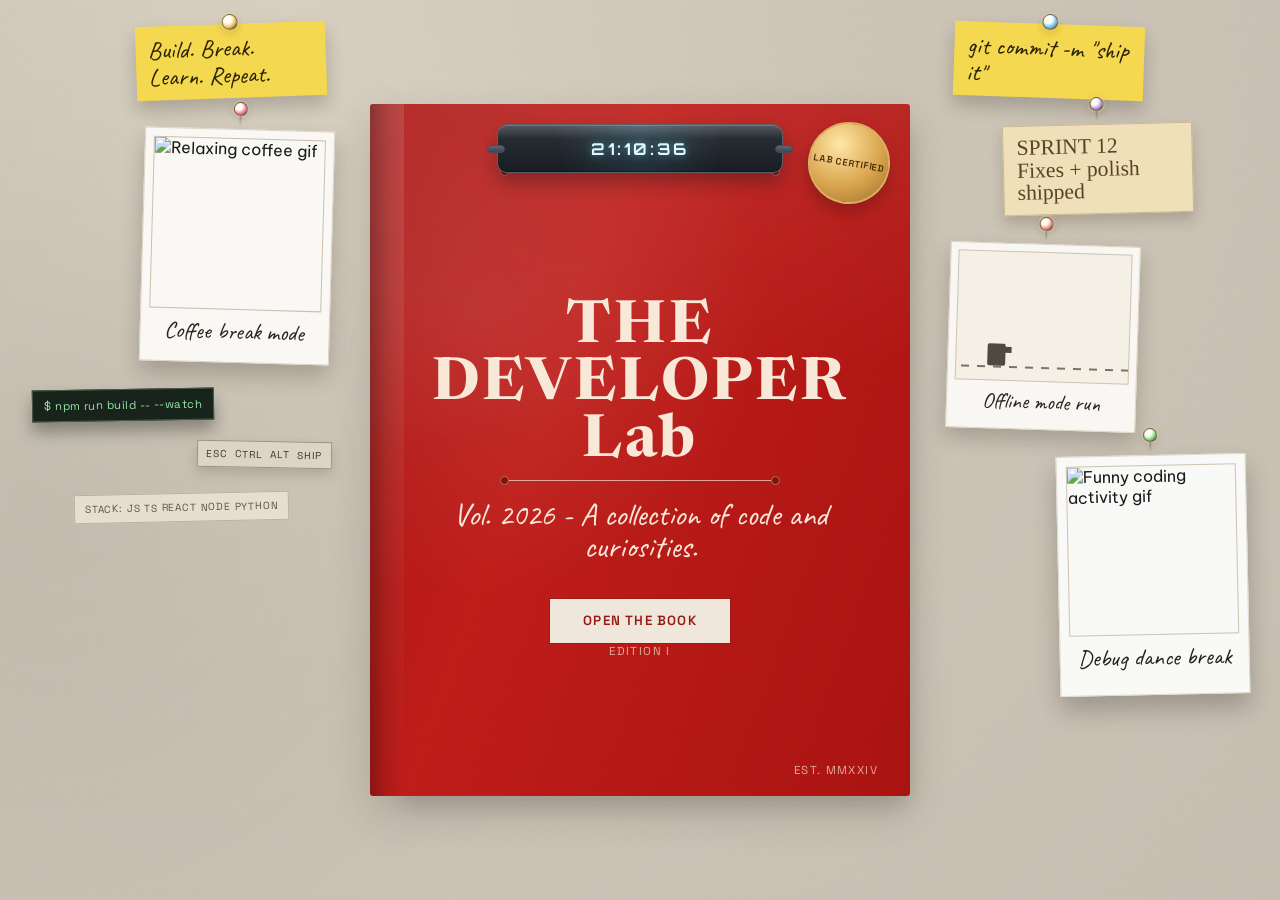
==== journalist_narrative/index.html @ e05f84d2 "Refactor cover layout and enhance styles for improved visual hierarchy and responsiveness" ====
<!DOCTYPE html>
<html lang="en">
<head>
  <meta charset="UTF-8">
  <meta name="viewport" content="width=device-width, initial-scale=1.0">
  <title>The Scribbler's Journal</title>
  <link rel="preconnect" href="https://fonts.googleapis.com">
  <link rel="preconnect" href="https://fonts.gstatic.com" crossorigin>
  <link href="https://fonts.googleapis.com/css2?family=Be+Vietnam+Pro:wght@400;500;600&family=Caveat:wght@400;600&family=Newsreader:opsz,wght@6..72,400;6..72,500;6..72,600;6..72,700&family=Orbitron:wght@500;700&family=Permanent+Marker&family=Press+Start+2P&family=Space+Grotesk:wght@400;500;600&display=swap" rel="stylesheet">
  <link rel="stylesheet" href="styles.css">
</head>
<body>
  <div class="desk-noise" aria-hidden="true"></div>

  <main class="journal-app" data-state="cover" data-opening="false" data-closing="false">
    <section class="cover-view" aria-label="Journal cover">
      <div class="cover-stage">
        <div class="book-stack" aria-hidden="true">
          <span></span>
          <span></span>
          <span></span>
        </div>

        <article class="book-cover" id="bookCover">
          <div class="book-spine" aria-hidden="true"></div>
          <div class="cover-inner">
            <div class="rule"></div>
            <h1>THE<br>DEVELOPER<br>Lab</h1>
            <div class="rule"></div>
            <p class="cover-note">Vol. 2026 - A collection of code and curiosities.</p>
            <button class="open-book-btn" id="openBook" type="button">OPEN THE BOOK</button>
            <p class="edition">EDITION I</p>  
            <p class="est">EST. MMXXIV</p>
          </div>
          <div class="cover-seal" aria-hidden="true">LAB CERTIFIED</div>
        </article>
        <div class="book-top-watch" data-live-watch>00:00:00</div>
      </div>

      <div class="cover-decor" aria-hidden="true">
        <div class="decor-rail decor-left">
          <aside class="cover-sticky sticky-left">Build. Break. Learn. Repeat.</aside>
          <figure class="desk-frame work-frame frame-hang">
            <div class="dev-work-shot">
              <span></span>
              <span></span>
              <span></span>
              <span></span>
            </div>
            <figcaption>Developer work board</figcaption>
          </figure>
          <figure class="cover-coffee-frame frame-hang">
            <img
              class="cover-coffee-gif"
              src="https://media.giphy.com/media/3oriO04qxVReM5rJEA/giphy.gif"
              alt="Relaxing coffee gif"
            >
            <figcaption>Coffee break mode</figcaption>
          </figure>
          <div class="cover-terminal">$ npm run build -- --watch</div>
          <div class="cover-keycaps">ESC CTRL ALT SHIP</div>
          <div class="cover-tape">STACK: JS TS REACT NODE PYTHON</div>
        </div>

        <div class="decor-rail decor-right">
          <aside class="cover-sticky sticky-right-note">git commit -m "ship it"</aside>
          <div class="cover-pinboard frame-hang">SPRINT 12<br>Fixes + polish shipped</div>
          <figure class="desk-frame offline-frame frame-hang">
            <div class="offline-scene">
              <span class="offline-dino"></span>
              <span class="offline-cactus"></span>
            </div>
            <figcaption>Offline mode run</figcaption>
          </figure>
          <figure class="cover-photo frame-hang">
            <img
              class="cover-gif"
              src="https://media.giphy.com/media/v1.Y2lkPTc5MGI3NjExNTVxM29jdm96Z2s1bXNqNnQ4OXJqYTZzcHl4NTg2M3M5bG5vM2R6NiZlcD12MV9naWZzX3NlYXJjaCZjdD1n/l378khQxt68syiWJy/giphy.gif"
              alt="Funny coding activity gif"
            >
            <figcaption>Debug dance break</figcaption>
          </figure>
          <figure class="desk-frame game-frame frame-hang">
            <img
              class="desk-frame-media"
              src="https://media.giphy.com/media/13HgwGsXF0aiGY/giphy.gif"
              alt="Playing game animation"
            >
            <figcaption>Quick game round</figcaption>
          </figure>
        </div>
      </div>
    </section>

    <section class="book-view" aria-label="Journal content">
      <aside class="sidebar">
        <button class="back-cover" id="backCover" type="button">Close Book</button>
        <div class="brand-block">
          <p class="brand-name">The DEVELOPER's<br>Lab</p>
          <p class="brand-vol">Vol. 2026- No. 12</p>
        </div>

        <nav class="book-nav" aria-label="Journal sections">
          <button class="nav-item is-active" data-target="index" type="button">Index</button>
          <button class="nav-item" data-target="archive" type="button">The Archive</button>
          <button class="nav-item" data-target="marginalia" type="button">Marginalia</button>
          <button class="nav-item" data-target="colophon" type="button">Colophon</button>
        </nav>

        <button class="new-entry" id="newEntry" type="button">New Entry</button>
      </aside>

      <div class="spread-wrap">
        <article class="spread-page page-index is-active" data-page="index">
          <header class="page-header center">
            <h2>Table of Contents</h2>
            <div class="page-divider"></div>
          </header>

          <ul class="toc-list">
            <li>
              <span class="seq">S01</span>
              <button type="button" data-target="marginalia">About</button>
              <span class="pg">pg. 03</span>
            </li>
            <li>
              <span class="seq">S02</span>
              <button type="button" data-target="archive">Work</button>
              <span class="pg">pg. 12</span>
            </li>
            <li>
              <span class="seq">S03</span>
              <button type="button" data-target="archive">Projects</button>
              <span class="pg">pg. 19</span>
            </li>
            <li>
              <span class="seq">S04</span>
              <button type="button" data-target="colophon">Essays</button>
              <span class="pg">pg. 27</span>
            </li>
            <li>
              <span class="seq">S05</span>
              <button type="button" data-target="colophon">Contact</button>
              <span class="pg">pg. 36</span>
            </li>
          </ul>

          <aside class="sticky sticky-top">Start here... Do not skip the prologue.</aside>
          <figure class="polaroid polaroid-side">
            <div class="shot typewriter"></div>
            <figcaption>The tools.</figcaption>
          </figure>
        </article>

        <article class="spread-page page-archive" data-page="archive">
          <header class="page-header left">
            <h2>The Archive</h2>
            <p>A collection of ongoing experiments, polished artifacts, and half-baked ideas left out to dry.</p>
          </header>

          <div class="archive-grid">
            <figure class="polaroid tilt-left">
              <div class="shot orb"></div>
              <figcaption>Typewriter Simulator v2</figcaption>
            </figure>
            <figure class="polaroid tilt-right">
              <div class="shot globe"></div>
              <figcaption>Inkwell Blog Theme</figcaption>
            </figure>
            <figure class="polaroid tilt-left soft">
              <div class="shot device"></div>
              <figcaption>Marginalia Component Library</figcaption>
            </figure>
            <figure class="polaroid tilt-right tall">
              <div class="shot portrait"></div>
              <figcaption>Lost in Transit Photo Essay</figcaption>
            </figure>
          </div>

          <div class="label-row">
            <span class="tiny-note yellow">React / WebAudio API</span>
            <span class="tiny-note gray">TailwindCSS / Ghost CMS</span>
            <span class="tiny-note gray">Figma Storybook</span>
            <span class="tiny-note yellow">Next.js Framer Motion</span>
          </div>

          <aside class="sticky sticky-right">Note: some of these are still quite dusty.</aside>
        </article>

        <article class="spread-page page-marginalia" data-page="marginalia">
          <div class="marginalia-columns">
            <section class="left-page">
              <header class="page-header left">
                <h2>About the Author</h2>
                <p class="date">Oct. 24, 2024</p>
              </header>

              <div class="bio-layout">
                <div class="bio-text">
                  <p>It started, as most things do, with a mild curiosity and a significant lack of supervision. I have spent the better part of a decade trying to make silicon rocks think, or at least pretend to think in a way that feels helpful.</p>
                  <p>I view code less as an engineering discipline and more as a strange form of modern poetry. It is structural, it has rules, but there is a definite art to making it elegant.</p>
                  <p>When I am not staring into the abyss of an IDE, I am usually found trying to master the perfect pour-over coffee and rereading dusty sci-fi novels.</p>
                </div>

                <figure class="polaroid author">
                  <div class="shot author"></div>
                  <figcaption>Me, contemplating bugs.</figcaption>
                </figure>
              </div>

              <div class="stamp-box">
                VERIFIED<br>
                reading activity:<br>
                1.2k commits / coffee.
              </div>
            </section>

            <section class="right-page">
              <header class="page-header left">
                <h2>The Toolbox</h2>
              </header>

              <div class="tool-grid">
                <div class="tool"><small>01</small><strong>JS</strong><span>JAVASCRIPT</span></div>
                <div class="tool"><small>02</small><strong>TS</strong><span>TYPESCRIPT</span></div>
                <div class="tool hot"><small>03</small><strong>RE</strong><span>REACT</span></div>
                <div class="tool"><small>04</small><strong>ND</strong><span>NODE.JS</span></div>
                <div class="tool"><small>05</small><strong>PY</strong><span>PYTHON</span></div>
                <div class="tool"><small>06</small><strong>PS</strong><span>POSTGRESQL</span></div>
                <div class="tool"><small>07</small><strong>TW</strong><span>TAILWIND</span></div>
                <div class="tool muted"><small>+</small><strong></strong><span></span></div>
              </div>

              <p class="scribble">Always adding new things... eventually.</p>
              <aside class="sticky sticky-angle">Mostly organized. Please do not look in that drawer.</aside>
            </section>
          </div>
        </article>

        <article class="spread-page page-colophon" data-page="colophon">
          <header class="page-header left">
            <h2>Colophon</h2>
            <p>The journal was printed in code with paper tones, red ink, and a stubborn respect for margins.</p>
          </header>

          <div class="colophon-grid">
            <section>
              <h3>Design Notes</h3>
              <ul>
                <li>Typeface pairing: Newsreader + Be Vietnam Pro</li>
                <li>Annotations in Caveat for handwritten contrast</li>
                <li>Fixed editorial column with soft tactile layers</li>
              </ul>
            </section>
            <section>
              <h3>Write to the Editor</h3>
              <form class="lined-form" id="contactForm">
                <label for="entryText">Your message</label>
                <input id="entryText" name="entryText" type="text" placeholder="Leave a margin note" required>
                <button class="open-book-btn compact" type="submit">Send Entry</button>
              </form>
            </section>
          </div>
        </article>
      </div>
    </section>
  </main>

  <script src="script.js"></script>
</body>
</html>
---- journalist_narrative/styles.css ----
:root {
  --paper: #f1eadb;
  --paper-soft: #ece4d4;
  --paper-dark: #ddd4c4;
  --ink: #1a1a1a;
  --ink-muted: #5e5648;
  --oxblood: #c8362b;
  --oxblood-dark: #8f110b;
  --note: #f2d03b;
  --line: #d6ccba;
  --shadow: 0 18px 42px rgba(31, 25, 20, 0.16);
  --open-ms: 1680ms;
  --close-ms: 1420ms;
}

* {
  box-sizing: border-box;
}

html,
body {
  margin: 0;
  padding: 0;
}

body {
  min-height: 100vh;
  color: var(--ink);
  font-family: "Be Vietnam Pro", sans-serif;
  background: radial-gradient(circle at 20% 10%, #dad2c3 0%, #cec6b8 46%, #c8c0b3 100%);
}

.desk-noise {
  position: fixed;
  inset: 0;
  pointer-events: none;
  background-image:
    radial-gradient(circle at 80% 12%, rgba(255, 255, 255, 0.25), transparent 35%),
    radial-gradient(circle at 4% 56%, rgba(0, 0, 0, 0.06), transparent 42%),
    url("data:image/svg+xml,%3Csvg xmlns='http://www.w3.org/2000/svg' width='180' height='180'%3E%3Cfilter id='n'%3E%3CfeTurbulence type='fractalNoise' baseFrequency='0.95' numOctaves='2' stitchTiles='stitch'/%3E%3C/filter%3E%3Crect width='180' height='180' filter='url(%23n)' opacity='.055'/%3E%3C/svg%3E");
  mix-blend-mode: multiply;
}

.journal-app {
  position: relative;
  z-index: 2;
  min-height: 100vh;
  perspective: 1800px;
  overflow: hidden;
}

.cover-view {
  min-height: 100vh;
  display: none;
  place-items: center;
  padding: 2rem;
  position: relative;
  z-index: 4;
}

.journal-app[data-state="cover"] .cover-view,
.journal-app[data-opening="true"] .cover-view,
.journal-app[data-state="book"][data-closing="true"] .cover-view {
  display: grid;
}

.cover-stage {
  position: relative;
  width: min(540px, 92vw);
  aspect-ratio: 0.78;
  transform-style: preserve-3d;
  transform-origin: left center;
  will-change: transform, filter;
  z-index: 5;
}

.book-top-watch {
  position: absolute;
  left: 50%;
  top: 20px;
  transform: translateX(-50%);
  min-width: clamp(224px, 42vw, 286px);
  text-align: center;
  padding: 0.9rem 1.2rem 0.8rem;
  border-radius: 10px;
  border: 1px solid #5c5f65;
  background:
    linear-gradient(180deg, rgba(255, 255, 255, 0.2), rgba(255, 255, 255, 0) 30%),
    radial-gradient(circle at 50% 0%, rgba(102, 223, 252, 0.16), transparent 58%),
    linear-gradient(180deg, #2c3138 0%, #191d23 100%);
  color: #dff8ff;
  font-family: "Orbitron", "Space Grotesk", sans-serif;
  font-weight: 700;
  font-size: 1.02rem;
  letter-spacing: 0.18em;
  text-shadow: 0 0 10px rgba(146, 235, 255, 0.45);
  box-shadow:
    inset 0 1px 0 rgba(255, 255, 255, 0.18),
    inset 0 -1px 0 rgba(0, 0, 0, 0.35),
    0 10px 18px rgba(14, 18, 24, 0.32);
  z-index: 7;
  pointer-events: none;
}

.book-top-watch::before,
.book-top-watch::after {
  content: "";
  position: absolute;
  top: 50%;
  width: 16px;
  height: 6px;
  border-radius: 999px;
  background:
    linear-gradient(180deg, #5f6772 0%, #3f4650 100%);
  border: 1px solid #444b56;
  transform: translateY(-50%);
}

.book-top-watch::before {
  left: -11px;
}

.book-top-watch::after {
  right: -11px;
}

.cover-decor {
  position: absolute;
  inset: 0;
  pointer-events: none;
  z-index: 3;
  display: grid;
  grid-template-columns: minmax(210px, 1fr) min(540px, 92vw) minmax(210px, 1fr);
  column-gap: 1.6rem;
  row-gap: 0.6rem;
  align-items: start;
  padding: 1.1rem 2rem 1.5rem;
}

.decor-rail {
  display: grid;
  align-content: start;
  gap: 1.05rem;
  padding-top: 0.4rem;
}

.decor-left {
  grid-column: 1;
  justify-items: end;
  padding-right: 0.8rem;
}

.decor-right {
  grid-column: 3;
  justify-items: start;
  padding-left: 0.8rem;
}

.cover-sticky {
  position: absolute;
  --pin-color: #f3cb72;
  max-width: 210px;
  padding: 0.6rem 0.78rem;
  color: #2b2105;
  font-family: "Caveat", cursive;
  font-size: 1.55rem;
  line-height: 1.1;
  background: #f4d84f;
  box-shadow: 0 10px 18px rgba(28, 22, 14, 0.22);
}

.sticky-left {
  --pin-color: #f3cb72;
  left: clamp(30px, 4vw, 72px);
  top: clamp(62px, 11vh, 128px);
  transform: rotate(-3deg);
}

.sticky-right-note {
  --pin-color: #79cfff;
  right: clamp(30px, 4vw, 74px);
  top: clamp(70px, 12vh, 140px);
  transform: rotate(3deg);
}

.cover-coffee-frame {
  position: absolute;
  --pin-color: #ff8dbf;
  left: clamp(30px, 4vw, 80px);
  bottom: clamp(84px, 11vh, 132px);
  width: 176px;
  margin: 0;
  padding: 0.5rem 0.5rem 1rem;
  border: 1px solid #ddd4c4;
  background: #f9f8f5;
  box-shadow: 0 12px 22px rgba(24, 18, 12, 0.22);
  transform: rotate(-2deg);
}

.cover-coffee-gif {
  width: 100%;
  aspect-ratio: 1/1;
  object-fit: cover;
  border: 1px solid #cabfae;
  display: block;
}

.cover-coffee-frame figcaption {
  margin-top: 0.45rem;
  text-align: center;
  font-family: "Caveat", cursive;
  font-size: 1.45rem;
  color: #2b241c;
}

.cover-photo {
  position: absolute;
  --pin-color: #8ee59b;
  right: clamp(234px, 17vw, 338px);
  bottom: clamp(32px, 7vh, 74px);
  width: 176px;
  margin: 0;
  padding: 0.58rem 0.58rem 1.25rem;
  background: #f9f9f7;
  border: 1px solid #e0d9cd;
  box-shadow: 0 14px 24px rgba(20, 16, 11, 0.24);
  transform: rotate(-1deg);
}

.desk-frame {
  position: absolute;
  margin: 0;
  padding: 0.46rem 0.46rem 0.9rem;
  border: 1px solid #ded4c2;
  background: #f8f7f3;
  box-shadow: 0 10px 20px rgba(22, 16, 11, 0.2);
}

.desk-frame-media {
  width: 100%;
  aspect-ratio: 4/3;
  object-fit: cover;
  border: 1px solid #cec4b2;
  display: block;
}

.desk-frame figcaption {
  margin-top: 0.36rem;
  text-align: center;
  font-family: "Caveat", cursive;
  font-size: 1.35rem;
  color: #2a241b;
}

.game-frame {
  --pin-color: #73c4ff;
  right: clamp(30px, 4vw, 84px);
  bottom: clamp(30px, 6vh, 72px);
  width: 172px;
  transform: rotate(1deg);
}

.offline-frame {
  --pin-color: #ff9f9f;
  right: clamp(30px, 4vw, 84px);
  top: clamp(252px, 40vh, 376px);
  width: 172px;
  transform: rotate(-1.5deg);
}

.work-frame {
  --pin-color: #93e6a2;
  left: clamp(30px, 4vw, 84px);
  top: clamp(248px, 39vh, 370px);
  width: 178px;
  transform: rotate(1.2deg);
}

.offline-scene {
  position: relative;
  width: 100%;
  aspect-ratio: 4/3;
  border: 1px solid #cec4b2;
  background: #f4f0e6;
  overflow: hidden;
}

.offline-scene::before {
  content: "";
  position: absolute;
  left: -100%;
  right: -100%;
  bottom: 12px;
  height: 2px;
  background: repeating-linear-gradient(90deg, #7a7368 0 8px, transparent 8px 16px);
  animation: trackMove 1.2s linear infinite;
}

.offline-dino {
  position: absolute;
  left: 18%;
  bottom: 14px;
  width: 18px;
  height: 22px;
  background: #4f4a41;
  border-radius: 2px;
}

.offline-dino::before {
  content: "";
  position: absolute;
  right: -6px;
  top: 3px;
  width: 8px;
  height: 6px;
  background: #4f4a41;
}

.offline-cactus {
  position: absolute;
  right: -14px;
  bottom: 14px;
  width: 8px;
  height: 18px;
  background: #5f8c5b;
  border-radius: 2px;
  animation: cactusRun 1.2s linear infinite;
}

.dev-work-shot {
  display: grid;
  gap: 0.35rem;
  width: 100%;
  aspect-ratio: 4/3;
  border: 1px solid #cec4b2;
  background: linear-gradient(160deg, #1b2532 0%, #0f1722 100%);
  padding: 0.5rem;
}

.dev-work-shot span {
  height: 8px;
  border-radius: 999px;
  background: linear-gradient(90deg, #67d8ff, #8fffc2);
}

.dev-work-shot span:nth-child(1) {
  width: 76%;
}

.dev-work-shot span:nth-child(2) {
  width: 52%;
}

.dev-work-shot span:nth-child(3) {
  width: 84%;
}

.dev-work-shot span:nth-child(4) {
  width: 44%;
}

.cover-photo-shot {
  width: 100%;
  aspect-ratio: 1/1;
  border: 1px solid #cec4b1;
  background-image:
    linear-gradient(0deg, rgba(0, 0, 0, 0.22), rgba(0, 0, 0, 0.22)),
    radial-gradient(circle at 68% 26%, #d8b277 0, #5f432a 28%, #24180f 62%, #0f0c09 100%);
}

.cover-gif {
  width: 100%;
  aspect-ratio: 1/1;
  border: 1px solid #cec4b1;
  object-fit: cover;
  display: block;
}

.cover-photo figcaption {
  margin-top: 0.46rem;
  text-align: center;
  font-family: "Caveat", cursive;
  font-size: 1.65rem;
  color: #25201a;
}

.cover-tape {
  position: absolute;
  left: clamp(38px, 5vw, 94px);
  bottom: clamp(28px, 5vh, 54px);
  padding: 0.44rem 0.62rem;
  border: 1px solid #bcb09a;
  background: #e6dfd1;
  color: #5c5346;
  font-family: "Space Grotesk", sans-serif;
  font-size: 0.64rem;
  letter-spacing: 0.08em;
  transform: rotate(-1deg);
}

.cover-seal {
  position: absolute;
  right: 20px;
  top: 18px;
  width: 82px;
  height: 82px;
  border-radius: 50%;
  border: 2px solid #d8b063;
  background:
    radial-gradient(circle at 34% 28%, #ffe7a7, #d9a54e 55%, #9e6d2b 100%);
  color: #4a2a07;
  font-family: "Space Grotesk", sans-serif;
  font-size: 0.58rem;
  font-weight: 600;
  letter-spacing: 0.09em;
  display: grid;
  place-items: center;
  text-align: center;
  transform: rotate(10deg);
  box-shadow: 0 8px 16px rgba(0, 0, 0, 0.22);
  z-index: 4;
  pointer-events: none;
}

.cover-terminal {
  position: absolute;
  left: clamp(40px, 6vw, 104px);
  top: clamp(188px, 30vh, 280px);
  padding: 0.5rem 0.7rem;
  border: 1px solid #4a5b49;
  background: #17231b;
  color: #97e8a4;
  font-family: "Space Grotesk", sans-serif;
  font-size: 0.72rem;
  letter-spacing: 0.04em;
  box-shadow: 0 10px 16px rgba(12, 18, 13, 0.35);
  transform: rotate(-1deg);
}

.cover-lamp {
  display: none;
}

.cover-pinboard {
  position: absolute;
  --pin-color: #c6a6ff;
  right: clamp(242px, 18vw, 346px);
  top: clamp(96px, 16vh, 182px);
  padding: 0.62rem 0.82rem;
  border: 1px solid #c9b890;
  background: #efe0ba;
  color: #584422;
  font-family: "Permanent Marker", cursive;
  font-size: 1.35rem;
  line-height: 1.05;
  transform: rotate(1deg);
  box-shadow: 0 8px 14px rgba(50, 40, 18, 0.2);
}

.cover-sticky::before,
.cover-sticky::after {
  content: "";
  position: absolute;
  left: 50%;
  border-radius: 50%;
  transform: translateX(-50%);
}

.cover-sticky::before {
  top: -10px;
  width: 14px;
  height: 14px;
  border: 1px solid rgba(101, 78, 42, 0.72);
  background:
    radial-gradient(circle at 34% 30%, #fffdf1 0 30%, var(--pin-color) 55%, rgba(103, 74, 31, 0.95) 88%, #5c4522 100%);
  box-shadow:
    0 0 0 2px rgba(255, 227, 168, 0.18),
    0 3px 8px rgba(59, 38, 12, 0.2);
}

.cover-sticky::after,
 .cover-sticky::after {
  top: -5px;
  width: 4px;
  height: 4px;
  background: #fffef8;
  box-shadow: 0 0 6px rgba(255, 249, 225, 0.72);
}

.frame-hang {
  position: relative;
}

.frame-hang::before {
  content: "";
  position: absolute;
  left: 50%;
  top: -18px;
  width: 2px;
  height: 14px;
  background: linear-gradient(180deg, rgba(95, 86, 70, 0.7), rgba(255, 255, 255, 0));
  transform: translateX(-50%);
}

.frame-hang::after {
  content: "";
  position: absolute;
  left: 50%;
  top: -28px;
  width: 12px;
  height: 12px;
  border-radius: 50%;
  border: 1px solid rgba(101, 78, 42, 0.72);
  background:
    radial-gradient(circle at 34% 30%, #fffdf1 0 30%, var(--pin-color) 55%, rgba(103, 74, 31, 0.95) 88%, #5c4522 100%);
  box-shadow:
    0 0 0 2px rgba(255, 227, 168, 0.18),
    0 3px 8px rgba(59, 38, 12, 0.2);
  transform: translateX(-50%);
}

@keyframes cactusRun {
  from {
    right: -14px;
  }
  to {
    right: calc(100% + 14px);
  }
}

@keyframes trackMove {
  from {
    transform: translateX(0);
  }
  to {
    transform: translateX(16px);
  }
}

.cover-keycaps {
  position: absolute;
  left: clamp(42px, 6vw, 110px);
  top: clamp(134px, 21vh, 212px);
  padding: 0.36rem 0.52rem;
  border: 1px solid #9c9382;
  background: #ddd4c6;
  color: #40372e;
  font-family: "Space Grotesk", sans-serif;
  font-size: 0.63rem;
  letter-spacing: 0.11em;
  word-spacing: 0.28em;
  box-shadow: 0 6px 12px rgba(40, 32, 24, 0.16);
  transform: rotate(-1deg);
}

/* Wall gallery layout: keep decor in side rails and off the book */
.cover-decor .cover-sticky,
.cover-decor .cover-coffee-frame,
.cover-decor .cover-photo,
.cover-decor .desk-frame,
.cover-decor .cover-terminal,
.cover-decor .cover-pinboard,
.cover-decor .cover-keycaps,
.cover-decor .cover-tape {
  position: relative;
  left: auto;
  right: auto;
  top: auto;
  bottom: auto;
  margin: 0;
}

.cover-decor .cover-sticky {
  max-width: 190px;
}

.cover-decor .cover-coffee-frame,
.cover-decor .cover-photo,
.cover-decor .desk-frame,
.cover-decor .cover-pinboard {
  width: clamp(150px, 18vw, 190px);
}

.decor-left .sticky-left {
  justify-self: end;
  margin-right: 6px;
  transform: rotate(-2deg);
}

.decor-left .work-frame {
  justify-self: end;
  transform: rotate(-2.2deg);
}

.decor-left .cover-coffee-frame {
  justify-self: end;
  transform: rotate(1.6deg);
}

.decor-left .cover-terminal {
  justify-self: end;
  transform: rotate(-1deg);
}

.decor-left .cover-keycaps {
  justify-self: end;
  transform: rotate(1deg);
}

.decor-left .cover-tape {
  justify-self: end;
  transform: rotate(-1.2deg);
}

.decor-right .sticky-right-note {
  justify-self: start;
  margin-left: 6px;
  transform: rotate(2deg);
}

.decor-right .cover-pinboard {
  justify-self: start;
  transform: rotate(-1.4deg);
}

.decor-right .offline-frame {
  justify-self: start;
  transform: rotate(1.8deg);
}

.decor-right .cover-photo {
  justify-self: start;
  margin-top: -1.2rem;
  padding-bottom: 1.35rem;
  transform: rotate(-1.2deg);
}

.decor-right .cover-photo figcaption {
  font-size: 1.5rem;
}

.decor-right .game-frame {
  justify-self: start;
  margin-top: 0.9rem;
  transform: rotate(2.2deg);
}

/* Stagger items so they don't line up in a single column */
.decor-left > :nth-child(1) {
  margin-top: 0;
  justify-self: end;
}

.decor-left > :nth-child(2) {
  margin-top: 0.4rem;
  justify-self: center;
}

.decor-left > :nth-child(3) {
  margin-top: 0.9rem;
  justify-self: end;
}

.decor-left > :nth-child(4) {
  margin-top: 0.6rem;
  justify-self: start;
}

.decor-left > :nth-child(5) {
  margin-top: 0.2rem;
  justify-self: end;
}

.decor-left > :nth-child(6) {
  margin-top: 0.5rem;
  justify-self: center;
}

.decor-right > :nth-child(1) {
  margin-top: 0;
  justify-self: start;
}

.decor-right > :nth-child(2) {
  margin-top: 0.6rem;
  justify-self: center;
}

.decor-right > :nth-child(3) {
  margin-top: 0.8rem;
  justify-self: start;
}

.decor-right > :nth-child(4) {
  margin-top: 0.5rem;
  justify-self: end;
}

.decor-right > :nth-child(5) {
  margin-top: 0.7rem;
  justify-self: start;
}

@media (max-width: 1280px) {
  .decor-left .work-frame,
  .decor-right .game-frame {
    display: none;
  }
}

.book-stack {
  position: absolute;
  inset: 6px 2px 6px 34px;
  border-radius: 0.18rem;
  background: linear-gradient(180deg, #efe8d9, #e3dbc9);
  box-shadow:
    inset -1px 0 0 #d6ccb9,
    inset -6px 0 10px rgba(76, 63, 52, 0.12),
    0 14px 24px rgba(25, 20, 14, 0.15);
  transform: translateZ(-3px);
  overflow: hidden;
}

.book-stack span {
  position: absolute;
  left: 0;
  right: 0;
  height: 1px;
  background: rgba(158, 143, 121, 0.45);
}

.book-stack span:nth-child(1) {
  top: 26%;
}

.book-stack span:nth-child(2) {
  top: 52%;
}

.book-stack span:nth-child(3) {
  top: 76%;
}

.book-cover {
  width: 100%;
  height: 100%;
  position: relative;
  border-radius: 0.2rem;
  box-shadow: var(--shadow);
  overflow: hidden;
  transform-origin: left center;
  transform-style: preserve-3d;
  backface-visibility: hidden;
  background:
    linear-gradient(170deg, rgba(255, 255, 255, 0.09), transparent 45%),
    radial-gradient(circle at 20% 30%, rgba(255, 255, 255, 0.09), transparent 44%),
    linear-gradient(110deg, #a90f0d 0%, #be1915 36%, #a90e0c 100%);
}

.book-cover::before {
  content: "";
  position: absolute;
  inset: 0;
  background: url("data:image/svg+xml,%3Csvg xmlns='http://www.w3.org/2000/svg' width='220' height='220'%3E%3Cfilter id='n'%3E%3CfeTurbulence type='fractalNoise' baseFrequency='0.8' numOctaves='2' stitchTiles='stitch'/%3E%3C/filter%3E%3Crect width='220' height='220' filter='url(%23n)' opacity='.05'/%3E%3C/svg%3E");
}

.book-cover::after {
  content: "";
  position: absolute;
  inset: 0;
  background:
    linear-gradient(90deg, rgba(78, 62, 48, 0.18), rgba(255, 246, 233, 0.76) 10%, rgba(247, 238, 224, 0.98) 40%),
    repeating-linear-gradient(180deg, rgba(198, 183, 161, 0.28), rgba(198, 183, 161, 0.28) 1px, transparent 1px, transparent 24px);
  transform: rotateY(180deg);
  backface-visibility: hidden;
}

.book-spine {
  position: absolute;
  left: 0;
  top: 0;
  width: 34px;
  height: 100%;
  background:
    linear-gradient(90deg, rgba(0, 0, 0, 0.26), rgba(0, 0, 0, 0.08) 52%, transparent),
    linear-gradient(180deg, rgba(255, 255, 255, 0.12), transparent);
}

.cover-inner {
  position: relative;
  z-index: 3;
  height: 100%;
  color: #f8e8d8;
  display: grid;
  justify-items: center;
  grid-template-rows: 1fr auto auto auto auto auto 1fr;
  padding: 4.2rem 2rem 1.2rem;
  text-align: center;
}

.cover-inner h1 {
  margin: 0.6rem 0;
  font-family: "Newsreader", serif;
  letter-spacing: 0.05em;
  font-weight: 700;
  line-height: 0.96;
  font-size: clamp(2.2rem, 5.8vw, 3.7rem);
}

.rule {
  width: 58%;
  height: 1px;
  background: rgba(241, 225, 208, 0.7);
  position: relative;
}

.rule::before,
.rule::after {
  content: "";
  width: 7px;
  height: 7px;
  border-radius: 50%;
  background: #82100b;
  border: 1px solid #b56e5f;
  position: absolute;
  top: -4px;
}

.rule::before {
  left: -2px;
}

.rule::after {
  right: -2px;
}

.cover-note {
  font-family: "Caveat", cursive;
  font-size: 2rem;
  margin: 1.1rem 0 0.6rem;
  line-height: 1;
}

.open-book-btn {
  margin-top: 1.6rem;
  border: 1.4px solid #9f1a14;
  background: #efe7dc;
  color: #951b13;
  padding: 0.85rem 2.1rem;
  font-family: "Space Grotesk", sans-serif;
  text-transform: uppercase;
  letter-spacing: 0.09em;
  font-weight: 600;
  cursor: pointer;
  transition: transform 220ms ease, box-shadow 220ms ease;
}

.open-book-btn:hover,
.open-book-btn:focus-visible {
  transform: translateY(-2px);
  box-shadow: 0 8px 20px rgba(0, 0, 0, 0.22);
}

.edition,
.est {
  margin: 0;
  font-family: "Space Grotesk", sans-serif;
  letter-spacing: 0.12em;
  text-transform: uppercase;
  font-size: 0.72rem;
  color: rgba(241, 225, 208, 0.73);
}

.est {
  align-self: end;
  justify-self: end;
}

.book-view {
  display: none;
  position: relative;
  z-index: 2;
  isolation: isolate;
  min-height: 100vh;
  grid-template-columns: 190px minmax(0, 1fr);
  opacity: 1;
  transform: translateX(0) scale(1);
  transform-origin: left center;
  clip-path: inset(0 0 0 0);
  overflow: hidden;
  will-change: opacity, transform, clip-path;
}

.journal-app[data-opening="true"] .book-view {
  display: grid;
  opacity: 0;
  transform: translateX(20px) scale(0.992);
  clip-path: inset(0 0 0 0);
  animation: revealBook var(--open-ms) cubic-bezier(0.16, 0.92, 0.22, 1) 80ms forwards;
  pointer-events: none;
}

.journal-app[data-opening="true"] .cover-view {
  position: fixed;
  inset: 0;
  z-index: 8;
  pointer-events: none;
}

.journal-app[data-opening="true"] .book-cover {
  animation: openCover var(--open-ms) cubic-bezier(0.16, 0.86, 0.22, 1) forwards;
}

.journal-app[data-opening="true"] .book-stack {
  animation: stackLift var(--open-ms) cubic-bezier(0.16, 0.86, 0.22, 1) forwards;
}

.journal-app[data-opening="true"] .cover-stage {
  animation: stageDriftOpen var(--open-ms) cubic-bezier(0.16, 0.86, 0.22, 1) forwards;
}

.journal-app[data-state="book"][data-closing="true"] .cover-view {
  display: grid;
  position: fixed;
  inset: 0;
  z-index: 8;
  background: radial-gradient(circle at 20% 10%, #dad2c3 0%, #cec6b8 46%, #c8c0b3 100%);
  pointer-events: none;
  opacity: 0;
  animation: revealCoverLayer 260ms ease-out forwards;
}

.journal-app[data-state="book"][data-closing="true"] .book-cover {
  opacity: 0.98;
  animation: closeCover var(--close-ms) cubic-bezier(0.22, 0.88, 0.24, 1) forwards;
}

.journal-app[data-state="book"][data-closing="true"] .book-stack {
  animation: stackSettle var(--close-ms) cubic-bezier(0.22, 0.88, 0.24, 1) forwards;
}

.journal-app[data-state="book"][data-closing="true"] .cover-stage {
  animation: stageDriftClose var(--close-ms) cubic-bezier(0.22, 0.88, 0.24, 1) forwards;
}

.journal-app[data-state="book"][data-closing="true"] .book-view {
  display: grid;
  animation: hideBook var(--close-ms) cubic-bezier(0.2, 0.84, 0.24, 1) forwards;
  pointer-events: none;
}

.journal-app[data-state="book"] .cover-view {
  display: none;
}

.journal-app[data-state="book"][data-closing="false"] .cover-view {
  display: none !important;
}

.journal-app[data-state="book"] .book-view {
  display: grid;
  opacity: 1;
  transform: translateX(0) scale(1);
  clip-path: inset(0 0 0 0);
  animation: none;
  pointer-events: auto;
}

.sidebar {
  background: #d7d0c2;
  border-right: 1px solid #d1c5b0;
  padding: 2rem 1rem 1.2rem;
  display: grid;
  grid-template-rows: auto auto minmax(0, 1fr) auto;
  gap: 0.7rem;
  align-content: start;
}

.back-cover {
  border: 1px solid #bcae97;
  background: #e6e0d3;
  color: #5f5648;
  font-family: "Space Grotesk", sans-serif;
  font-size: 0.72rem;
  letter-spacing: 0.07em;
  text-transform: uppercase;
  padding: 0.5rem 0.6rem;
  justify-self: stretch;
  width: 100%;
  cursor: pointer;
  transition: border-color 180ms ease, color 180ms ease, transform 180ms ease;
}

.back-cover:hover,
.back-cover:focus-visible {
  border-color: #c43a30;
  color: #9e1b13;
  transform: translateX(-1px);
}

.brand-block {
  margin-bottom: 1rem;
  display: grid;
  gap: 0.45rem;
}

.brand-name {
  margin: 0;
  color: #bb1f16;
  font-family: "Newsreader", serif;
  font-style: italic;
  font-size: 1.7rem;
  line-height: 1.18;
  overflow-wrap: anywhere;
}

.brand-vol {
  margin: 0;
  color: #726b5d;
  font-size: 0.83rem;
  font-family: "Space Grotesk", sans-serif;
}

.book-nav {
  display: grid;
  gap: 0.35rem;
  align-content: start;
  min-height: 0;
  overflow: auto;
  padding-right: 0.2rem;
}

.nav-item {
  border: 0;
  background: transparent;
  text-align: left;
  color: #5e574b;
  font-family: "Be Vietnam Pro", sans-serif;
  padding: 0.82rem 0.35rem;
  font-size: 0.95rem;
  cursor: pointer;
  position: relative;
}

.nav-item::before {
  content: "";
  width: 9px;
  height: 9px;
  border-radius: 2px;
  border: 1px solid #938979;
  display: inline-block;
  margin-right: 0.6rem;
  vertical-align: middle;
}

.nav-item.is-active {
  color: #b61f17;
  font-weight: 500;
}

.nav-item.is-active::after {
  content: "";
  position: absolute;
  right: 0;
  top: 8px;
  bottom: 8px;
  width: 2px;
  background: #d22a20;
}

.new-entry {
  border: 1.4px solid #ba443d;
  background: #e9e5dc;
  color: #b22016;
  font-family: "Space Grotesk", sans-serif;
  text-transform: none;
  padding: 0.68rem 0.8rem;
  cursor: pointer;
  width: 100%;
}

.spread-wrap {
  position: relative;
  padding: 2rem;
}

.spread-page {
  display: none;
  position: absolute;
  inset: 2rem;
  background: #eee7d8;
  border: 1px solid #ddd2bf;
  box-shadow: inset 0 1px 0 rgba(255, 255, 255, 0.55), 0 8px 26px rgba(26, 22, 16, 0.08);
  padding: clamp(1.5rem, 3vw, 2.4rem);
  overflow: auto;
  opacity: 0;
  visibility: hidden;
  z-index: 0;
  pointer-events: none;
  transform: translateX(18px);
  transition: opacity 320ms ease, transform 430ms cubic-bezier(0.2, 0.95, 0.18, 1);
}

.spread-page[hidden] {
  display: none !important;
  opacity: 0 !important;
  visibility: hidden !important;
  pointer-events: none !important;
  z-index: 0 !important;
}

.spread-page.is-active {
  display: block;
  opacity: 1;
  visibility: visible;
  z-index: 2;
  pointer-events: auto;
  transform: translateX(0);
}

.spread-page.exit-left,
.spread-page.enter-right {
  display: block;
  visibility: visible;
}

.spread-page.exit-left {
  z-index: 1;
  transform: translateX(-20px);
  opacity: 0;
}

.spread-page.enter-right {
  z-index: 3;
  transform: translateX(20px);
}

.page-header h2 {
  margin: 0;
  font-size: clamp(2.25rem, 3.8vw, 3.5rem);
  font-family: "Newsreader", serif;
  font-weight: 700;
  color: #1d1a13;
}

.page-header p {
  margin: 0.65rem 0 0;
  font-family: "Caveat", cursive;
  color: #3f3a2f;
  font-size: 1.95rem;
}

.page-header.center {
  text-align: center;
}

.page-divider {
  width: 120px;
  margin: 0.7rem auto 0;
  border-bottom: 2px solid #b9ab96;
}

.toc-list {
  list-style: none;
  margin: 2.4rem 0 0;
  padding: 0;
  max-width: 660px;
}

.toc-list li {
  display: grid;
  grid-template-columns: auto 1fr auto;
  align-items: center;
  gap: 1rem;
  padding: 0.55rem 0;
  border-bottom: 1px dotted #d8cdb9;
}

.toc-list .seq,
.toc-list .pg {
  color: #4e473d;
  font-size: 0.96rem;
  font-family: "Space Grotesk", sans-serif;
}

.toc-list button {
  border: 0;
  background: transparent;
  text-align: left;
  font-family: "Newsreader", serif;
  font-size: clamp(2rem, 3.2vw, 3rem);
  color: #191711;
  cursor: pointer;
}

.sticky {
  position: relative;
  display: block;
  width: fit-content;
  max-width: min(100%, 520px);
  margin-top: 1rem;
  margin-left: auto;
  background: var(--note);
  color: #2c2202;
  padding: 0.8rem 1rem;
  font-family: "Caveat", cursive;
  font-size: 1.95rem;
  box-shadow: 0 6px 12px rgba(34, 30, 18, 0.15);
}

.sticky-top {
  transform: rotate(3deg);
}

.sticky-right {
  transform: rotate(3deg);
}

.sticky-angle {
  transform: rotate(4deg);
}

.polaroid {
  background: #f9f9f8;
  border: 1px solid #e4dfd7;
  padding: 0.62rem 0.62rem 1.55rem;
  box-shadow: 0 8px 16px rgba(28, 22, 16, 0.14);
  margin: 0;
}

.polaroid-side {
  position: relative;
  width: clamp(170px, 23vw, 250px);
  margin: 1.1rem 0 0 auto;
  transform: rotate(-2.8deg);
}

.polaroid figcaption {
  margin-top: 0.55rem;
  text-align: center;
  font-family: "Caveat", cursive;
  font-size: 1.9rem;
  color: #27231c;
}

.shot {
  background-color: #242220;
  aspect-ratio: 4/3;
  width: 100%;
  border: 1px solid #cbc3b3;
}

.shot.typewriter {
  background-image:
    linear-gradient(0deg, rgba(0, 0, 0, 0.15), rgba(0, 0, 0, 0.15)),
    radial-gradient(circle at 65% 25%, #d5aa6f 0%, #342820 42%, #171411 100%);
}

.archive-grid {
  margin-top: 1.3rem;
  display: grid;
  grid-template-columns: repeat(2, minmax(0, 1fr));
  gap: 1.2rem;
}

.archive-grid .tall {
  grid-row: span 2;
}

.shot.orb {
  background-image: radial-gradient(circle at 50% 50%, #617c94 0 15%, #2f3f52 16% 25%, #17202a 45%, #0e1115 80%);
}

.shot.globe {
  background-image: radial-gradient(circle at 45% 42%, #7db2cb 0 16%, #49687d 24%, #1e2f3d 62%, #131a21 100%);
}

.shot.device {
  background-image: linear-gradient(145deg, #0f1419, #253746 35%, #10161c);
}

.shot.portrait {
  aspect-ratio: 3/4;
  background-image: radial-gradient(circle at 53% 42%, #234664 0 14%, #153043 23%, #0f2132 56%, #0a1622 100%);
}

.label-row {
  position: relative;
  display: flex;
  flex-wrap: wrap;
  gap: 0.5rem;
  max-width: 100%;
  margin-top: 1rem;
}

.tiny-note {
  font-family: "Be Vietnam Pro", sans-serif;
  font-size: 0.9rem;
  border: 1px solid #d9d0be;
  padding: 0.45rem 0.58rem;
  box-shadow: 0 3px 6px rgba(36, 30, 21, 0.09);
}

.tiny-note.yellow {
  background: #f4d84f;
}

.tiny-note.gray {
  background: #dddcd7;
}

.marginalia-columns {
  display: grid;
  grid-template-columns: 1.1fr 0.95fr;
  min-height: calc(100% - 0.4rem);
}

.left-page,
.right-page {
  padding: 0.35rem 1rem 0.6rem;
}

.left-page {
  border-right: 1px solid #ddd3c1;
}

.page-header .date {
  font-family: "Space Grotesk", sans-serif;
  font-size: 0.84rem;
  margin-top: 0.2rem;
}

.bio-layout {
  margin-top: 1rem;
  display: grid;
  grid-template-columns: 1fr 160px;
  gap: 1rem;
}

.bio-text p {
  margin: 0;
  line-height: 1.82;
  color: #2d291f;
  border-top: 1px solid #e2d8c7;
  padding: 0.8rem 0;
}

.polaroid.author {
  transform: rotate(1.5deg);
}

.shot.author {
  background-image:
    linear-gradient(0deg, rgba(0, 0, 0, 0.24), rgba(0, 0, 0, 0.24)),
    radial-gradient(circle at 50% 20%, #b8b8b8 0 15%, #6f6f6f 33%, #2b2b2b 80%);
}

.stamp-box {
  margin-top: 1.15rem;
  display: inline-block;
  color: #b22519;
  border: 2px solid #ce4d40;
  padding: 0.6rem 0.8rem;
  transform: rotate(-1.8deg);
  font-family: "Space Grotesk", sans-serif;
  font-size: 0.73rem;
  text-transform: uppercase;
}

.tool-grid {
  display: grid;
  grid-template-columns: repeat(4, minmax(0, 1fr));
  gap: 0.6rem;
  margin-top: 1.4rem;
  border-top: 1px solid #d6cab8;
  padding-top: 1rem;
}

.tool {
  border: 1px solid #cfb9aa;
  background: rgba(255, 255, 255, 0.33);
  min-height: 84px;
  padding: 0.4rem;
  display: grid;
  align-content: space-between;
}

.tool small {
  font-family: "Space Grotesk", sans-serif;
  font-size: 0.62rem;
  color: #6f6759;
}

.tool strong {
  font-family: "Newsreader", serif;
  color: #c02e22;
  font-size: 1.85rem;
}

.tool span {
  font-family: "Space Grotesk", sans-serif;
  font-size: 0.58rem;
  color: #524a3d;
}

.tool.hot {
  border-width: 2px;
}

.tool.muted {
  opacity: 0.5;
}

.scribble {
  margin-top: 1.3rem;
  border-top: 1px solid #ddd3c2;
  padding-top: 0.8rem;
  font-family: "Caveat", cursive;
  font-size: 1.95rem;
  color: #5c5548;
}

.colophon-grid {
  margin-top: 1.4rem;
  display: grid;
  grid-template-columns: repeat(2, minmax(0, 1fr));
  gap: 1.5rem;
}

.colophon-grid h3 {
  margin: 0 0 0.7rem;
  font-family: "Newsreader", serif;
  font-size: 1.8rem;
}

.colophon-grid ul {
  margin: 0;
  padding-left: 1.1rem;
  line-height: 1.7;
}

.lined-form {
  display: grid;
  gap: 0.6rem;
}

.lined-form label {
  font-family: "Space Grotesk", sans-serif;
  font-size: 0.8rem;
  letter-spacing: 0.06em;
  text-transform: uppercase;
  color: #63594a;
}

.lined-form input {
  border: 0;
  border-bottom: 2px solid #c4b8a5;
  background: transparent;
  font-family: "Be Vietnam Pro", sans-serif;
  font-size: 1rem;
  padding: 0.55rem 0.2rem;
  color: #231e16;
}

.lined-form input:focus-visible {
  outline: none;
  border-color: #c5392f;
}

.open-book-btn.compact {
  padding: 0.7rem 1rem;
  width: fit-content;
}

@media (max-width: 1080px) {
  .spread-wrap {
    padding: 1rem;
  }

  .spread-page {
    inset: 1rem;
  }

  .page-header h2 {
    font-size: clamp(2rem, 3.2vw, 3rem);
  }

  .toc-list button {
    font-size: clamp(1.7rem, 3vw, 2.5rem);
  }

  .sticky {
    font-size: 1.55rem;
  }
}

@media (max-width: 920px) {
  .cover-decor {
    display: none;
  }

  .book-top-watch {
    top: 12px;
    min-width: 190px;
    font-size: 0.82rem;
    letter-spacing: 0.14em;
    padding: 0.72rem 0.9rem 0.65rem;
  }

  .book-view {
    grid-template-columns: 1fr;
  }

  .sidebar {
    grid-template-rows: auto auto auto auto;
    gap: 0.9rem;
    border-right: 0;
    border-bottom: 1px solid #d1c5b0;
    padding: 1rem;
  }

  .book-nav {
    grid-template-columns: repeat(2, minmax(0, 1fr));
    gap: 0.35rem;
  }

  .new-entry {
    width: 100%;
  }

  .back-cover {
    width: 100%;
    justify-self: stretch;
  }

  .spread-page {
    position: relative;
    inset: auto;
    min-height: 72vh;
  }

  .spread-wrap {
    padding: 0.8rem;
  }

  .marginalia-columns {
    grid-template-columns: 1fr;
  }

  .left-page {
    border-right: 0;
    border-bottom: 1px solid #ddd3c1;
    padding-bottom: 1.2rem;
  }

  .right-page {
    padding-top: 1.2rem;
  }

  .archive-grid {
    grid-template-columns: 1fr;
  }

  .archive-grid .tall {
    grid-row: auto;
  }

  .label-row,
  .sticky-right,
  .polaroid-side {
    position: static;
    transform: none;
    margin-top: 1rem;
  }

  .colophon-grid {
    grid-template-columns: 1fr;
  }
}

@media (prefers-reduced-motion: reduce) {
  *,
  *::before,
  *::after {
    transition-duration: 0.01ms !important;
    animation: none !important;
  }
}

@keyframes openCover {
  0% {
    transform: rotateY(0deg) translateX(0) translateZ(0) scale(1);
    filter: brightness(1);
  }
  34% {
    transform: rotateY(-84deg) translateX(-8px) translateZ(20px) scale(0.998);
    filter: brightness(0.95);
  }
  72% {
    transform: rotateY(-146deg) translateX(-24px) translateZ(12px) scale(0.991);
    filter: brightness(0.9);
  }
  100% {
    transform: rotateY(-171deg) translateX(-44px) translateZ(-1px) scale(0.986);
    filter: brightness(0.78);
    opacity: 0;
  }
}

@keyframes revealBook {
  0% {
    opacity: 0;
    transform: translateX(20px) scale(0.992);
    clip-path: inset(0 0 0 0);
  }
  55% {
    opacity: 0.78;
    transform: translateX(8px) scale(0.996);
    clip-path: inset(0 0 0 0);
  }
  80% {
    opacity: 0.92;
    transform: translateX(-2px) scale(1.002);
    clip-path: inset(0 0 0 0);
  }
  100% {
    opacity: 1;
    transform: translateX(0) scale(1);
    clip-path: inset(0 0 0 0);
  }
}

@keyframes closeCover {
  0% {
    transform: rotateY(-171deg) translateX(-44px) translateZ(-1px) scale(0.986);
    filter: brightness(0.78);
    opacity: 0.98;
  }
  32% {
    transform: rotateY(-132deg) translateX(-26px) translateZ(10px) scale(0.992);
    filter: brightness(0.9);
    opacity: 1;
  }
  68% {
    transform: rotateY(-64deg) translateX(-8px) translateZ(16px) scale(0.997);
    filter: brightness(0.95);
  }
  100% {
    transform: rotateY(0deg) translateX(0) translateZ(0) scale(1);
    filter: brightness(1);
    opacity: 1;
  }
}

@keyframes hideBook {
  0% {
    opacity: 1;
    transform: translateX(0) scale(1);
    clip-path: inset(0 0 0 0);
  }
  40% {
    opacity: 0.72;
    transform: translateX(10px) scale(0.994);
    clip-path: inset(0 42% 0 0);
  }
  100% {
    opacity: 0.28;
    transform: translateX(24px) scale(0.985);
    clip-path: inset(0 90% 0 0);
  }
}

@keyframes revealCoverLayer {
  to {
    opacity: 1;
  }
}

@keyframes stackLift {
  0% {
    transform: translateZ(-3px) scaleX(0.985);
    box-shadow:
      inset -1px 0 0 #d6ccb9,
      inset -6px 0 10px rgba(76, 63, 52, 0.12),
      0 14px 24px rgba(25, 20, 14, 0.15);
  }
  58% {
    transform: translateZ(3px) scaleX(1.01);
    box-shadow:
      inset -1px 0 0 #d6ccb9,
      inset -10px 0 14px rgba(76, 63, 52, 0.2),
      0 20px 34px rgba(25, 20, 14, 0.2);
  }
  100% {
    transform: translateZ(0) scaleX(1);
    box-shadow:
      inset -1px 0 0 #d6ccb9,
      inset -8px 0 12px rgba(76, 63, 52, 0.18),
      0 18px 28px rgba(25, 20, 14, 0.18);
  }
}

@keyframes stackSettle {
  0% {
    transform: translateZ(0) scaleX(1);
    box-shadow:
      inset -1px 0 0 #d6ccb9,
      inset -8px 0 12px rgba(76, 63, 52, 0.18),
      0 18px 28px rgba(25, 20, 14, 0.18);
  }
  100% {
    transform: translateZ(-3px) scaleX(0.985);
    box-shadow:
      inset -1px 0 0 #d6ccb9,
      inset -6px 0 10px rgba(76, 63, 52, 0.12),
      0 14px 24px rgba(25, 20, 14, 0.15);
  }
}

@keyframes stageDriftOpen {
  0% {
    transform: translateX(0) scale(1) rotateY(0deg);
    filter: drop-shadow(0 18px 28px rgba(22, 16, 10, 0.2));
  }
  62% {
    transform: translateX(-28px) scale(0.99) rotateY(-4deg);
    filter: drop-shadow(0 22px 34px rgba(22, 16, 10, 0.22));
  }
  100% {
    transform: translateX(-36px) scale(0.985) rotateY(-6deg);
    filter: drop-shadow(0 20px 30px rgba(22, 16, 10, 0.18));
  }
}

@keyframes stageDriftClose {
  0% {
    transform: translateX(-36px) scale(0.985) rotateY(-6deg);
    filter: drop-shadow(0 20px 30px rgba(22, 16, 10, 0.18));
  }
  56% {
    transform: translateX(-14px) scale(0.994) rotateY(-2deg);
    filter: drop-shadow(0 22px 34px rgba(22, 16, 10, 0.22));
  }
  100% {
    transform: translateX(0) scale(1) rotateY(0deg);
    filter: drop-shadow(0 18px 28px rgba(22, 16, 10, 0.2));
  }
}
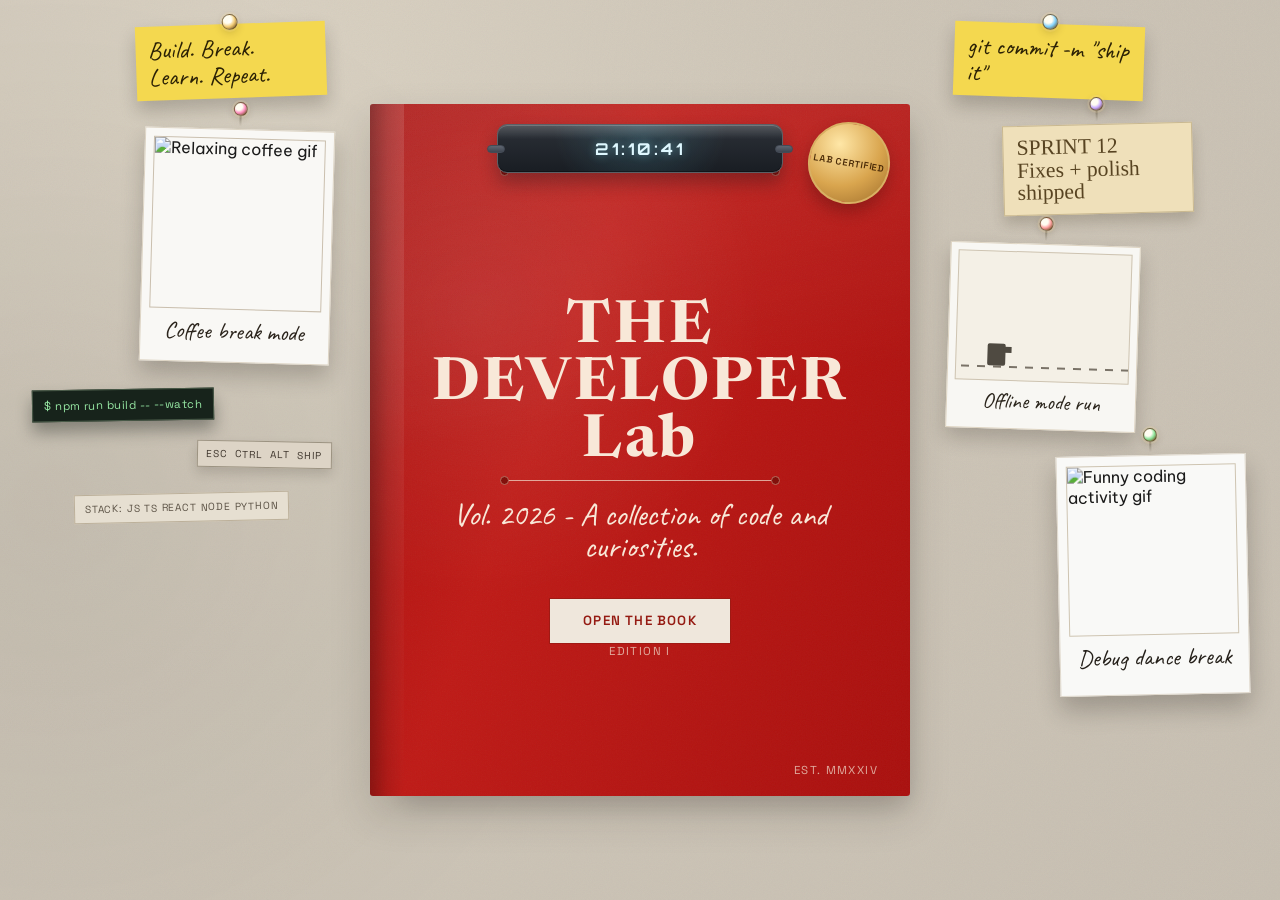
==== commit 76ef1abf: "Add social media links to the journal app cover and enhance decorative styles" ====
--- a/journalist_narrative/index.html
+++ b/journalist_narrative/index.html
@@ -108,6 +108,28 @@
         </nav>
 
         <button class="new-entry" id="newEntry" type="button">New Entry</button>
+        
+        <!-- Small themed social navigation inserted per request -->
+        <nav class="social-mini" aria-label="Social links">
+          <a class="social-mini-link" href="https://github.com/sonu93418" target="_blank" rel="noreferrer" aria-label="GitHub">
+            <span class="icon" aria-hidden="true">
+              <svg viewBox="0 0 24 24" role="img"><path d="M12 .5C5.73.5.5 5.74.5 12.02c0 5.1 3.29 9.42 7.86 10.95.58.11.79-.25.79-.56 0-.28-.01-1.02-.02-2-3.2.7-3.88-1.55-3.88-1.55-.53-1.36-1.28-1.72-1.28-1.72-1.04-.71.08-.7.08-.7 1.15.08 1.76 1.19 1.76 1.19 1.02 1.76 2.68 1.25 3.34.95.1-.75.4-1.25.72-1.54-2.56-.29-5.26-1.29-5.26-5.75 0-1.27.46-2.31 1.19-3.12-.12-.3-.52-1.52.11-3.17 0 0 .97-.31 3.18 1.19.92-.26 1.9-.39 2.88-.39.98 0 1.96.13 2.88.39 2.21-1.5 3.18-1.19 3.18-1.19.63 1.65.23 2.87.11 3.17.74.81 1.19 1.85 1.19 3.12 0 4.47-2.7 5.45-5.28 5.74.41.36.78 1.07.78 2.16 0 1.56-.02 2.82-.02 3.21 0 .31.21.68.8.56 4.56-1.53 7.85-5.85 7.85-10.95C23.5 5.74 18.27.5 12 .5z"/></svg>
+            </span>
+            <span class="label">GitHub</span>
+          </a>
+          <a class="social-mini-link" href="https://x.com/sonuXdev" target="_blank" rel="noreferrer" aria-label="X (Twitter)">
+            <span class="icon" aria-hidden="true">
+              <svg viewBox="0 0 24 24" role="img"><path d="M18.244 2.25h3.308l-7.227 8.26 8.5 11.24h-6.65l-5.21-6.79-5.94 6.79H1.717l7.73-8.84L1.297 2.25h6.82l4.71 6.2 5.41-6.2z"/></svg>
+            </span>
+            <span class="label">X</span>
+          </a>
+          <a class="social-mini-link" href="https://www.linkedin.com/in/sonu-kumar-ray-87b886281/" target="_blank" rel="noreferrer" aria-label="LinkedIn">
+            <span class="icon" aria-hidden="true">
+              <svg viewBox="0 0 24 24" role="img"><path d="M22.225 0H1.771C.792 0 0 .774 0 1.728v20.543C0 23.227.792 24 1.771 24h20.451C23.2 24 24 23.227 24 22.271V1.728C24 .774 23.2 0 22.222 0h.003zM7.06 20.452H3.56V9h3.5v11.452zM5.31 7.433c-1.14 0-2.064-.927-2.064-2.065 0-1.138.925-2.065 2.065-2.065 1.14 0 2.064.927 2.064 2.065 0 1.138-.925 2.065-2.064 2.065zM20.452 20.452h-3.554v-5.569c0-1.328-.024-3.037-1.852-3.037-1.853 0-2.136 1.445-2.136 2.939v5.667H9.351V9h3.414v1.561h.046c.477-.9 1.637-1.85 3.37-1.85 3.6 0 4.267 2.369 4.267 5.455v6.286z"/></svg>
+            </span>
+            <span class="label">LinkedIn</span>
+          </a>
+        </nav>
       </aside>
 
       <div class="spread-wrap">
--- a/journalist_narrative/styles.css
+++ b/journalist_narrative/styles.css
@@ -882,7 +882,7 @@
   z-index: 2;
   isolation: isolate;
   min-height: 100vh;
-  grid-template-columns: 190px minmax(0, 1fr);
+  grid-template-columns: clamp(220px, 18vw, 260px) minmax(0, 1fr);
   opacity: 1;
   transform: translateX(0) scale(1);
   transform-origin: left center;
@@ -966,10 +966,21 @@
   pointer-events: auto;
 }
 
+/* Hide any alternate nav container that might appear elsewhere when the book is open */
+.journal-app[data-state="book"] .nav-items {
+  display: none !important;
+}
+
+/* Ensure sidebar nav stacks above background layers */
+.journal-app[data-state="book"] .book-nav {
+  position: relative;
+  z-index: 6;
+}
+
 .sidebar {
   background: #d7d0c2;
   border-right: 1px solid #d1c5b0;
-  padding: 2rem 1rem 1.2rem;
+  padding: 1.85rem 1rem 1.2rem;
   display: grid;
   grid-template-rows: auto auto minmax(0, 1fr) auto;
   gap: 0.7rem;
@@ -1009,7 +1020,7 @@
   color: #bb1f16;
   font-family: "Newsreader", serif;
   font-style: italic;
-  font-size: 1.7rem;
+  font-size: 1.45rem;
   line-height: 1.18;
   overflow-wrap: anywhere;
 }
@@ -1077,6 +1088,57 @@
   padding: 0.68rem 0.8rem;
   cursor: pointer;
   width: 100%;
+}
+
+/* Compact social navigation (sidebar) */
+.social-mini {
+  display: grid;
+  grid-template-columns: repeat(3, minmax(0, 1fr));
+  gap: 0.35rem;
+  align-items: stretch;
+  margin-top: 0.6rem;
+  padding: 0.35rem;
+  border-radius: 8px;
+  background: linear-gradient(180deg, var(--paper-soft), var(--paper));
+  border: 1px solid var(--line);
+  box-shadow: 0 6px 18px rgba(25, 20, 15, 0.06);
+  justify-self: stretch;
+}
+
+.social-mini-link {
+  display: flex;
+  flex-direction: column;
+  gap: 0.2rem;
+  align-items: center;
+  justify-content: center;
+  color: var(--ink-muted);
+  text-decoration: none;
+  padding: 0.4rem 0.25rem 0.35rem;
+  border-radius: 6px;
+  font-size: 0.72rem;
+  line-height: 1;
+  transition: color 160ms ease, background 160ms ease, transform 120ms ease;
+  min-width: 0;
+}
+
+.social-mini-link .icon { width: 18px; height: 18px; display: inline-block; color: var(--ink-muted); }
+.social-mini-link svg { width: 18px; height: 18px; fill: currentColor; display: block; }
+.social-mini-link .label { display: block; white-space: nowrap; overflow: hidden; text-overflow: ellipsis; max-width: 100%; }
+
+.social-mini-link:hover,
+.social-mini-link:focus-visible {
+  color: var(--oxblood);
+  transform: translateY(-2px);
+  background: rgba(0, 0, 0, 0.02);
+}
+
+@media (max-width: 640px) {
+  .book-view {
+    grid-template-columns: 1fr;
+  }
+
+  .social-mini .label { display: none; }
+  .social-mini { grid-template-columns: repeat(3, minmax(0, 1fr)); }
 }
 
 .spread-wrap {
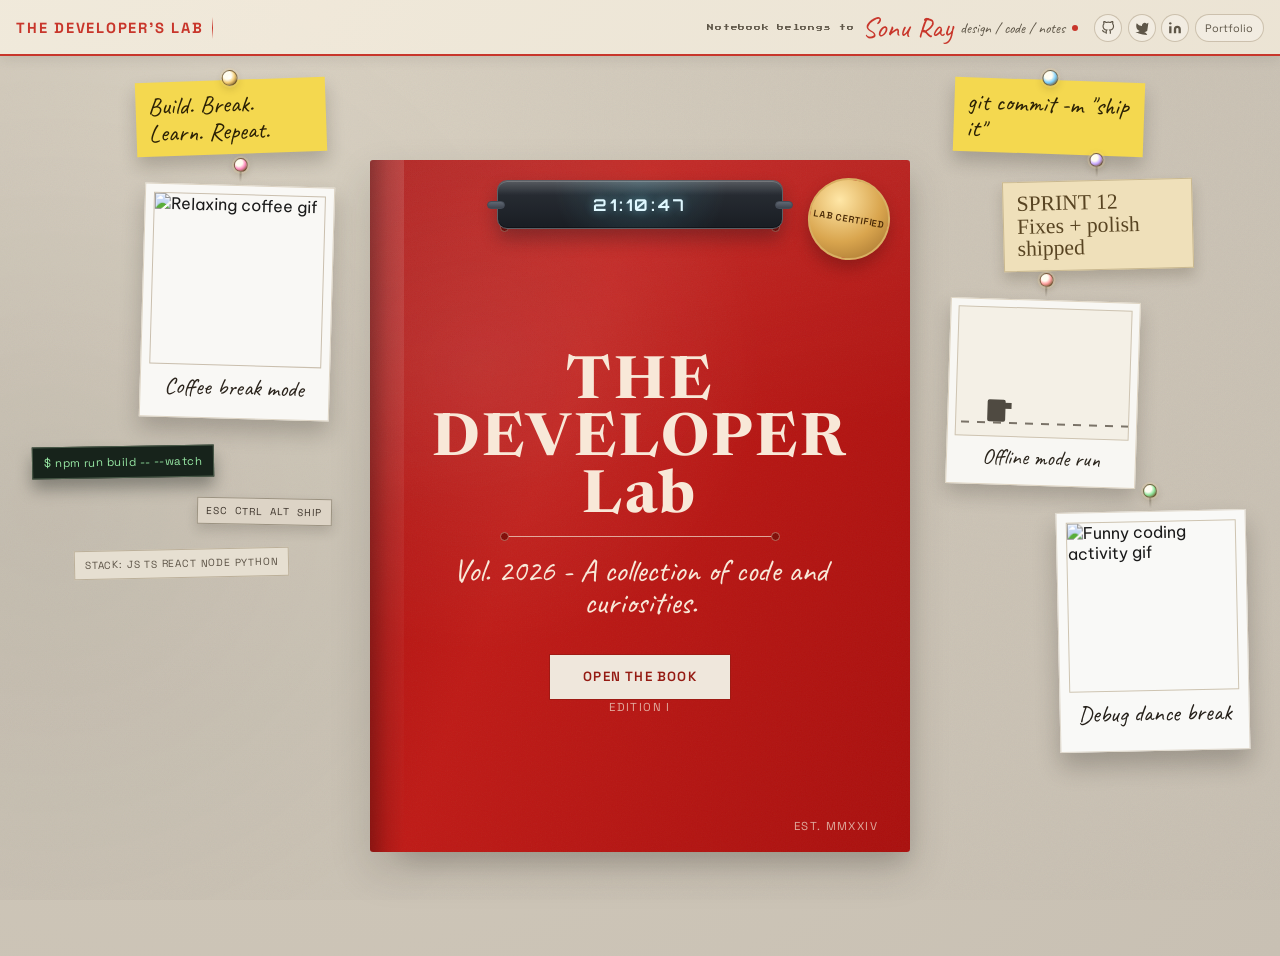
==== commit 7eafbbe0: "Add header section with branding and social links; enhance styles for improved layout" ====
--- a/journalist_narrative/index.html
+++ b/journalist_narrative/index.html
@@ -12,6 +12,37 @@
 <body>
   <div class="desk-noise" aria-hidden="true"></div>
 
+  <header class="page-header-top" aria-label="Main navigation">
+    <div class="header-container">
+      <div class="header-brand">
+        <span class="brand-label">The Developer's Lab</span>
+        <span class="brand-divider"></span>
+      </div>
+
+      <div class="header-credit">
+        <span class="credit-text">Notebook belongs to</span>
+        <span class="credit-author">Sonu Ray</span>
+        <span class="credit-note">design / code / notes</span>
+        <span class="credit-indicator"></span>
+      </div>
+
+        <nav class="header-social" aria-label="Social links">
+          <a href="https://github.com/sonu93418" class="social-link github-link" aria-label="GitHub" target="_blank" rel="noreferrer">
+            <svg width="18" height="18" viewBox="0 0 24 24" fill="none" stroke="currentColor" stroke-width="2"><path d="M9 19c-5 1.5-5-2.5-7-3m14 6v-3.87a3.37 3.37 0 0 0-.94-2.61c3.14-.35 6.44-1.54 6.44-7A5.44 5.44 0 0 0 20 4.77 5.07 5.07 0 0 0 19.91 1S18.73.65 16 2.48a13.38 13.38 0 0 0-7 0C6.27.65 5.09 1 5.09 1A5.07 5.07 0 0 0 5 4.77a5.44 5.44 0 0 0-1.5 3.78c0 5.42 3.3 6.61 6.44 7A3.37 3.37 0 0 0 9 18.13V22"></path></svg>
+          </a>
+          <a href="https://x.com/sonuXdev" class="social-link twitter-link" aria-label="Twitter" target="_blank" rel="noreferrer">
+            <svg width="18" height="18" viewBox="0 0 24 24" fill="currentColor"><path d="M23 3a10.9 10.9 0 01-3.14 1.53 4.48 4.48 0 00-7.86 3v1A10.66 10.66 0 013 4s-4 9 5 13a11.64 11.64 0 01-7 2s9 5 20 5a9.5 9.5 0 00-9-5.5c4.75 2.25 9-2 9-2"></path></svg>
+          </a>
+          <a href="https://www.linkedin.com/in/sonu-kumar-ray-87b886281/" class="social-link linkedin-link" aria-label="LinkedIn" target="_blank" rel="noreferrer">
+            <svg width="18" height="18" viewBox="0 0 24 24" fill="currentColor"><path d="M16 8a6 6 0 016 6v7h-4v-7a2 2 0 00-2-2 2 2 0 00-2 2v7h-4v-7a6 6 0 016-6zM2 9h4v12H2z"></path><circle cx="4" cy="4" r="2"></circle></svg>
+          </a>
+          <a href="https://www.sonuray.me/#home" class="social-link portfolio-link" aria-label="Portfolio" target="_blank" rel="noreferrer">
+            <span class="portfolio-icon">Portfolio</span>
+          </a>
+        </nav>
+    </div>
+  </header>
+
   <main class="journal-app" data-state="cover" data-opening="false" data-closing="false">
     <section class="cover-view" aria-label="Journal cover">
       <div class="cover-stage">
@@ -108,28 +139,6 @@
         </nav>
 
         <button class="new-entry" id="newEntry" type="button">New Entry</button>
-        
-        <!-- Small themed social navigation inserted per request -->
-        <nav class="social-mini" aria-label="Social links">
-          <a class="social-mini-link" href="https://github.com/sonu93418" target="_blank" rel="noreferrer" aria-label="GitHub">
-            <span class="icon" aria-hidden="true">
-              <svg viewBox="0 0 24 24" role="img"><path d="M12 .5C5.73.5.5 5.74.5 12.02c0 5.1 3.29 9.42 7.86 10.95.58.11.79-.25.79-.56 0-.28-.01-1.02-.02-2-3.2.7-3.88-1.55-3.88-1.55-.53-1.36-1.28-1.72-1.28-1.72-1.04-.71.08-.7.08-.7 1.15.08 1.76 1.19 1.76 1.19 1.02 1.76 2.68 1.25 3.34.95.1-.75.4-1.25.72-1.54-2.56-.29-5.26-1.29-5.26-5.75 0-1.27.46-2.31 1.19-3.12-.12-.3-.52-1.52.11-3.17 0 0 .97-.31 3.18 1.19.92-.26 1.9-.39 2.88-.39.98 0 1.96.13 2.88.39 2.21-1.5 3.18-1.19 3.18-1.19.63 1.65.23 2.87.11 3.17.74.81 1.19 1.85 1.19 3.12 0 4.47-2.7 5.45-5.28 5.74.41.36.78 1.07.78 2.16 0 1.56-.02 2.82-.02 3.21 0 .31.21.68.8.56 4.56-1.53 7.85-5.85 7.85-10.95C23.5 5.74 18.27.5 12 .5z"/></svg>
-            </span>
-            <span class="label">GitHub</span>
-          </a>
-          <a class="social-mini-link" href="https://x.com/sonuXdev" target="_blank" rel="noreferrer" aria-label="X (Twitter)">
-            <span class="icon" aria-hidden="true">
-              <svg viewBox="0 0 24 24" role="img"><path d="M18.244 2.25h3.308l-7.227 8.26 8.5 11.24h-6.65l-5.21-6.79-5.94 6.79H1.717l7.73-8.84L1.297 2.25h6.82l4.71 6.2 5.41-6.2z"/></svg>
-            </span>
-            <span class="label">X</span>
-          </a>
-          <a class="social-mini-link" href="https://www.linkedin.com/in/sonu-kumar-ray-87b886281/" target="_blank" rel="noreferrer" aria-label="LinkedIn">
-            <span class="icon" aria-hidden="true">
-              <svg viewBox="0 0 24 24" role="img"><path d="M22.225 0H1.771C.792 0 0 .774 0 1.728v20.543C0 23.227.792 24 1.771 24h20.451C23.2 24 24 23.227 24 22.271V1.728C24 .774 23.2 0 22.222 0h.003zM7.06 20.452H3.56V9h3.5v11.452zM5.31 7.433c-1.14 0-2.064-.927-2.064-2.065 0-1.138.925-2.065 2.065-2.065 1.14 0 2.064.927 2.064 2.065 0 1.138-.925 2.065-2.064 2.065zM20.452 20.452h-3.554v-5.569c0-1.328-.024-3.037-1.852-3.037-1.853 0-2.136 1.445-2.136 2.939v5.667H9.351V9h3.414v1.561h.046c.477-.9 1.637-1.85 3.37-1.85 3.6 0 4.267 2.369 4.267 5.455v6.286z"/></svg>
-            </span>
-            <span class="label">LinkedIn</span>
-          </a>
-        </nav>
       </aside>
 
       <div class="spread-wrap">
@@ -143,35 +152,56 @@
             <li>
               <span class="seq">S01</span>
               <button type="button" data-target="marginalia">About</button>
-              <span class="pg">pg. 03</span>
+              <span class="toc-note">• intro</span>
             </li>
             <li>
               <span class="seq">S02</span>
               <button type="button" data-target="archive">Work</button>
-              <span class="pg">pg. 12</span>
+              <span class="toc-note">• studio</span>
             </li>
             <li>
               <span class="seq">S03</span>
               <button type="button" data-target="archive">Projects</button>
-              <span class="pg">pg. 19</span>
+              <span class="toc-note">• build</span>
             </li>
             <li>
               <span class="seq">S04</span>
               <button type="button" data-target="colophon">Essays</button>
-              <span class="pg">pg. 27</span>
+              <span class="toc-note">• notes</span>
             </li>
             <li>
               <span class="seq">S05</span>
               <button type="button" data-target="colophon">Contact</button>
-              <span class="pg">pg. 36</span>
+              <span class="toc-note">• reach</span>
             </li>
           </ul>
 
+          <section class="tool-hero" aria-label="Tools showcase">
+            <div class="tool-hero-copy">
+              <p class="tool-hero-kicker">The tools.</p>
+              <h3>Retro desktop, clean code, better spacing.</h3>
+              <p class="tool-hero-text">A compact workspace block for writing, debugging, and keeping the interface visually balanced.</p>
+              <div class="tool-hero-code" aria-label="Workspace code sample">
+                <code>const tools = ["GitHub", "X", "LinkedIn", "Portfolio"];</code>
+                <code>tools.forEach((item) =&gt; render(item));</code>
+              </div>
+            </div>
+
+            <figure class="tool-hero-media polaroid">
+              <div class="retro-desktop" aria-hidden="true">
+                <div class="retro-desktop-screen">
+                  <span></span>
+                  <span></span>
+                  <span></span>
+                  <span></span>
+                </div>
+                <div class="retro-desktop-base"></div>
+              </div>
+              <figcaption>Old desktop workspace</figcaption>
+            </figure>
+          </section>
+
           <aside class="sticky sticky-top">Start here... Do not skip the prologue.</aside>
-          <figure class="polaroid polaroid-side">
-            <div class="shot typewriter"></div>
-            <figcaption>The tools.</figcaption>
-          </figure>
         </article>
 
         <article class="spread-page page-archive" data-page="archive">
@@ -281,6 +311,12 @@
                 <input id="entryText" name="entryText" type="text" placeholder="Leave a margin note" required>
                 <button class="open-book-btn compact" type="submit">Send Entry</button>
               </form>
+              <nav class="link-strip contact-links" aria-label="Contact links">
+                <a class="link-chip" href="https://www.sonuray.me/#home" target="_blank" rel="noreferrer">Portfolio</a>
+                <a class="link-chip" href="https://github.com/sonu93418" target="_blank" rel="noreferrer">GitHub</a>
+                <a class="link-chip" href="https://x.com/sonuXdev" target="_blank" rel="noreferrer">X</a>
+                <a class="link-chip" href="https://www.linkedin.com/in/sonu-kumar-ray-87b886281/" target="_blank" rel="noreferrer">LinkedIn</a>
+              </nav>
             </section>
           </div>
         </article>
--- a/journalist_narrative/styles.css
+++ b/journalist_narrative/styles.css
@@ -9,8 +9,8 @@
   --note: #f2d03b;
   --line: #d6ccba;
   --shadow: 0 18px 42px rgba(31, 25, 20, 0.16);
-  --open-ms: 1680ms;
-  --close-ms: 1420ms;
+  --open-ms: 1280ms;
+  --close-ms: 1120ms;
 }
 
 * {
@@ -28,6 +28,221 @@
   color: var(--ink);
   font-family: "Be Vietnam Pro", sans-serif;
   background: radial-gradient(circle at 20% 10%, #dad2c3 0%, #cec6b8 46%, #c8c0b3 100%);
+}
+
+.page-header-top {
+  position: relative;
+  z-index: 20;
+  padding: 0.85rem 1rem 0.75rem;
+  border-bottom: 2px solid var(--oxblood);
+  background: linear-gradient(135deg, rgba(241, 234, 219, 0.98), rgba(236, 228, 212, 0.98));
+  box-shadow: 0 4px 12px rgba(25, 20, 15, 0.08);
+}
+
+.header-container {
+  display: grid;
+  grid-template-columns: auto minmax(0, 1fr) auto;
+  align-items: center;
+  gap: 1rem;
+  max-width: 1280px;
+  margin: 0 auto;
+}
+
+.header-brand {
+  display: inline-flex;
+  align-items: center;
+  gap: 0.55rem;
+  white-space: nowrap;
+}
+
+.brand-label {
+  color: var(--oxblood);
+  font-family: "Space Grotesk", sans-serif;
+  font-size: 0.92rem;
+  font-weight: 700;
+  letter-spacing: 0.12em;
+  text-transform: uppercase;
+}
+
+.brand-divider {
+  width: 1px;
+  height: 22px;
+  background: linear-gradient(180deg, transparent, var(--oxblood), transparent);
+}
+
+.header-credit {
+  display: inline-flex;
+  align-items: center;
+  gap: 0.45rem;
+  justify-self: end;
+  white-space: nowrap;
+}
+
+.header-social {
+  display: inline-flex;
+  align-items: center;
+  gap: 0.35rem;
+  justify-self: end;
+}
+
+.social-link {
+  position: relative;
+  overflow: hidden;
+  width: 28px;
+  height: 28px;
+  display: inline-flex;
+  align-items: center;
+  justify-content: center;
+  border-radius: 999px;
+  border: 1px solid rgba(200, 188, 168, 0.9);
+  background: rgba(255, 255, 255, 0.3);
+  color: var(--ink-muted);
+  text-decoration: none;
+  transition: transform 140ms ease, color 140ms ease, border-color 140ms ease, background 140ms ease;
+}
+
+.social-link::before {
+  content: "";
+  position: absolute;
+  inset: 0;
+  background: var(--oxblood);
+  border-radius: 999px;
+  transform: scaleX(0);
+  transform-origin: right;
+  transition: transform 180ms ease;
+  z-index: 0;
+}
+
+.social-link svg {
+  width: 14px;
+  height: 14px;
+  position: relative;
+  z-index: 1;
+  transition: transform 180ms ease, fill 180ms ease, stroke 180ms ease;
+}
+
+.social-link:hover,
+.social-link:focus-visible {
+  transform: translateY(-2px);
+  color: var(--oxblood);
+  border-color: var(--oxblood);
+}
+
+.social-link:hover::before,
+.social-link:focus-visible::before {
+  transform: scaleX(1);
+  transform-origin: left;
+}
+
+.social-link:hover svg,
+.social-link:focus-visible svg {
+  transform: rotate(12deg) scale(1.12);
+}
+
+.social-link:hover,
+.social-link:focus-visible {
+  color: var(--paper);
+}
+
+.portfolio-link {
+  width: auto;
+  padding: 0 0.6rem;
+  font-family: "Space Grotesk", sans-serif;
+  font-size: 0.68rem;
+}
+
+.portfolio-link::before {
+  display: none;
+}
+
+.portfolio-link:hover,
+.portfolio-link:focus-visible {
+  background: var(--oxblood);
+  color: var(--paper);
+}
+
+.credit-text {
+  font-family: "Press Start 2P", monospace;
+  font-size: 0.42rem;
+  letter-spacing: 0.11em;
+  color: var(--ink-muted);
+}
+
+.credit-author {
+  font-family: "Caveat", cursive;
+  font-size: 1.8rem;
+  line-height: 1;
+  color: var(--oxblood);
+}
+
+.credit-note {
+  font-family: "Caveat", cursive;
+  font-size: 0.95rem;
+  color: var(--ink-muted);
+}
+
+.credit-indicator {
+  width: 6px;
+  height: 6px;
+  border-radius: 50%;
+  background: var(--oxblood);
+  display: inline-block;
+}
+
+@media (max-width: 900px) {
+  .header-container {
+    grid-template-columns: 1fr;
+    justify-items: center;
+    gap: 0.6rem;
+  }
+
+  .header-credit {
+    justify-self: center;
+  }
+
+  .header-social {
+    justify-self: center;
+  }
+
+  .tool-hero {
+    grid-template-columns: 1fr;
+  }
+}
+
+@media (max-width: 560px) {
+  .page-header-top {
+    padding-inline: 0.75rem;
+  }
+
+  .credit-author {
+    font-size: 1.5rem;
+  }
+
+  .social-link {
+    position: relative;
+    overflow: hidden;
+    width: 24px;
+    height: 24px;
+  }
+
+  .social-link svg {
+    width: 12px;
+    height: 12px;
+  }
+
+  .portfolio-link {
+    padding-inline: 0.5rem;
+  }
+
+  .toc-note {
+    min-width: 64px;
+    padding-inline: 0.6rem;
+    font-size: 0.72rem;
+  }
+
+  .link-chip {
+    flex: 1 1 calc(50% - 0.45rem);
+  }
 }
 
 .desk-noise {
@@ -124,6 +339,219 @@
   right: -11px;
 }
 
+.tool-hero {
+  margin-top: 1.35rem;
+  display: grid;
+  grid-template-columns: minmax(0, 1.35fr) minmax(250px, 0.9fr);
+  gap: 1.15rem;
+  align-items: stretch;
+  padding: 1rem;
+  border: 1px solid #d9ccba;
+  border-radius: 14px;
+  background:
+    linear-gradient(180deg, rgba(255, 255, 255, 0.28), rgba(255, 255, 255, 0.06)),
+    radial-gradient(circle at top left, rgba(196, 146, 88, 0.14), transparent 52%),
+    var(--paper);
+  box-shadow: 0 10px 24px rgba(27, 21, 14, 0.08);
+}
+
+.tool-hero-copy {
+  display: grid;
+  align-content: start;
+  gap: 0.65rem;
+}
+
+.tool-hero-kicker {
+  margin: 0;
+  font-family: "Caveat", cursive;
+  font-size: 1.55rem;
+  color: var(--oxblood);
+}
+
+.tool-hero-copy h3 {
+  margin: 0;
+.social-link::before {
+  content: "";
+  position: absolute;
+  inset: 0;
+  background: var(--oxblood);
+  border-radius: 999px;
+  transform: scaleX(0);
+  transform-origin: right;
+  transition: transform 180ms ease;
+  z-index: 0;
+}
+
+  font-family: "Newsreader", serif;
+  font-size: clamp(1.6rem, 2.6vw, 2.35rem);
+  line-height: 1.08;
+  position: relative;
+  z-index: 1;
+  transition: transform 180ms ease, fill 180ms ease, stroke 180ms ease;
+  color: #1f1b16;
+}
+
+.tool-hero-text {
+  margin: 0;
+  color: #4f483d;
+  line-height: 1.75;
+}
+
+.social-link:hover::before,
+.social-link:focus-visible::before {
+  transform: scaleX(1);
+  transform-origin: left;
+}
+
+.social-link:hover svg,
+.social-link:focus-visible svg {
+  transform: rotate(12deg) scale(1.12);
+}
+
+.social-link:hover,
+.social-link:focus-visible {
+  color: var(--paper);
+}
+
+.tool-hero-code {
+  display: grid;
+  gap: 0.45rem;
+  padding: 0.85rem 0.9rem;
+  border-radius: 10px;
+  background: #201c16;
+
+.portfolio-link::before {
+  display: none;
+}
+
+.portfolio-link:hover,
+.portfolio-link:focus-visible {
+  background: var(--oxblood);
+  color: var(--paper);
+}
+  color: #efe5d1;
+  overflow: auto;
+  box-shadow: inset 0 1px 0 rgba(255, 255, 255, 0.05);
+}
+
+.tool-hero-code code {
+  font-family: "Space Grotesk", monospace;
+  font-size: 0.86rem;
+  white-space: nowrap;
+}
+
+.tool-hero-media {
+  width: 100%;
+  margin: 0;
+  display: grid;
+  align-content: center;
+  gap: 0.6rem;
+  transform: none;
+}
+
+.retro-desktop {
+  position: relative;
+  width: min(100%, 320px);
+  margin: 0 auto;
+  padding: 0.9rem;
+  border-radius: 18px;
+  background: linear-gradient(180deg, #d1c0a2 0%, #b79d72 100%);
+  border: 1px solid #9f8861;
+  box-shadow: 0 18px 28px rgba(22, 16, 10, 0.15);
+}
+
+.retro-desktop-screen {
+  aspect-ratio: 4/3;
+  border-radius: 12px;
+  border: 1px solid #2f2418;
+  background:
+    radial-gradient(circle at 50% 38%, rgba(82, 202, 159, 0.36), transparent 18%),
+    radial-gradient(circle at 40% 60%, rgba(61, 171, 255, 0.2), transparent 18%),
+    linear-gradient(180deg, #121513 0%, #1f2521 48%, #121713 100%);
+  overflow: hidden;
+  display: grid;
+  align-content: center;
+  justify-items: center;
+  gap: 0.35rem;
+}
+
+.retro-desktop-screen span {
+  display: block;
+  width: min(74%, 170px);
+  height: 10px;
+  border-radius: 999px;
+  background: linear-gradient(90deg, #8bf0b4, #5bd2ff, #f7e86b);
+  box-shadow: 0 0 14px rgba(98, 243, 193, 0.35);
+  animation: scanPulse 2.2s ease-in-out infinite;
+}
+
+.retro-desktop-screen span:nth-child(2) { width: min(58%, 138px); animation-delay: 0.2s; }
+.retro-desktop-screen span:nth-child(3) { width: min(66%, 152px); animation-delay: 0.4s; }
+.retro-desktop-screen span:nth-child(4) { width: min(48%, 120px); animation-delay: 0.6s; }
+
+.retro-desktop-base {
+  width: 72%;
+  height: 18px;
+  margin: 0.75rem auto 0;
+  border-radius: 999px;
+  background: linear-gradient(180deg, #7f6640, #59492e);
+  box-shadow: inset 0 1px 0 rgba(255, 255, 255, 0.22);
+}
+
+.toc-note {
+  display: inline-flex;
+  align-items: center;
+  justify-content: center;
+  min-width: 72px;
+  padding: 0.34rem 0.7rem;
+  border-radius: 999px;
+  border: 1px solid #d6c6ae;
+  background: linear-gradient(180deg, rgba(255, 255, 255, 0.6), rgba(243, 234, 219, 0.9));
+  color: #7b6c57;
+  font-family: "Space Grotesk", sans-serif;
+  font-size: 0.78rem;
+  letter-spacing: 0.08em;
+  text-transform: uppercase;
+  white-space: nowrap;
+}
+
+.link-strip {
+  display: flex;
+  flex-wrap: wrap;
+  gap: 0.55rem;
+  margin-top: 1rem;
+  padding: 0.85rem 0.9rem;
+  border: 1px solid var(--line);
+  border-radius: 10px;
+  background: linear-gradient(180deg, rgba(255, 255, 255, 0.24), rgba(255, 255, 255, 0.05)), var(--paper);
+  box-shadow: 0 8px 18px rgba(25, 20, 15, 0.05);
+}
+
+.link-chip {
+  display: inline-flex;
+  align-items: center;
+  justify-content: center;
+  text-decoration: none;
+  color: var(--ink-muted);
+  background: #f8f3e8;
+  border: 1px solid #d6cabb;
+  border-radius: 999px;
+  padding: 0.52rem 0.9rem;
+  font-family: "Space Grotesk", sans-serif;
+  font-size: 0.82rem;
+  letter-spacing: 0.04em;
+  white-space: nowrap;
+  transition: transform 140ms ease, border-color 140ms ease, color 140ms ease, background 140ms ease;
+}
+
+.link-chip:hover,
+.link-chip:focus-visible {
+  transform: translateY(-2px);
+  color: var(--oxblood);
+  border-color: #c95a51;
+  background: #fffdf8;
+}
+
 .cover-decor {
   position: absolute;
   inset: 0;
@@ -892,11 +1320,7 @@
 }
 
 .journal-app[data-opening="true"] .book-view {
-  display: grid;
-  opacity: 0;
-  transform: translateX(20px) scale(0.992);
-  clip-path: inset(0 0 0 0);
-  animation: revealBook var(--open-ms) cubic-bezier(0.16, 0.92, 0.22, 1) 80ms forwards;
+  display: none;
   pointer-events: none;
 }
 
@@ -957,12 +1381,12 @@
   display: none !important;
 }
 
-.journal-app[data-state="book"] .book-view {
-  display: grid;
-  opacity: 1;
-  transform: translateX(0) scale(1);
+.journal-app[data-state="book"]:not([data-closing="true"]) .book-view {
+  display: grid;
+  opacity: 0;
+  transform: translateX(14px) scale(0.994);
   clip-path: inset(0 0 0 0);
-  animation: none;
+  animation: revealBook 260ms cubic-bezier(0.16, 0.92, 0.22, 1) forwards;
   pointer-events: auto;
 }
 
@@ -1570,20 +1994,20 @@
   }
 
   .book-view {
+    grid-template-columns: clamp(150px, 17vw, 185px) minmax(0, 1fr);
+  }
+
+  .sidebar {
+    grid-template-rows: auto auto minmax(0, 1fr) auto;
+    gap: 0.42rem;
+    border-right: 1px solid #d1c5b0;
+    border-bottom: 0;
+    padding: 1rem 0.7rem 0.9rem;
+  }
+
+  .book-nav {
     grid-template-columns: 1fr;
-  }
-
-  .sidebar {
-    grid-template-rows: auto auto auto auto;
-    gap: 0.9rem;
-    border-right: 0;
-    border-bottom: 1px solid #d1c5b0;
-    padding: 1rem;
-  }
-
-  .book-nav {
-    grid-template-columns: repeat(2, minmax(0, 1fr));
-    gap: 0.35rem;
+    gap: 0.18rem;
   }
 
   .new-entry {
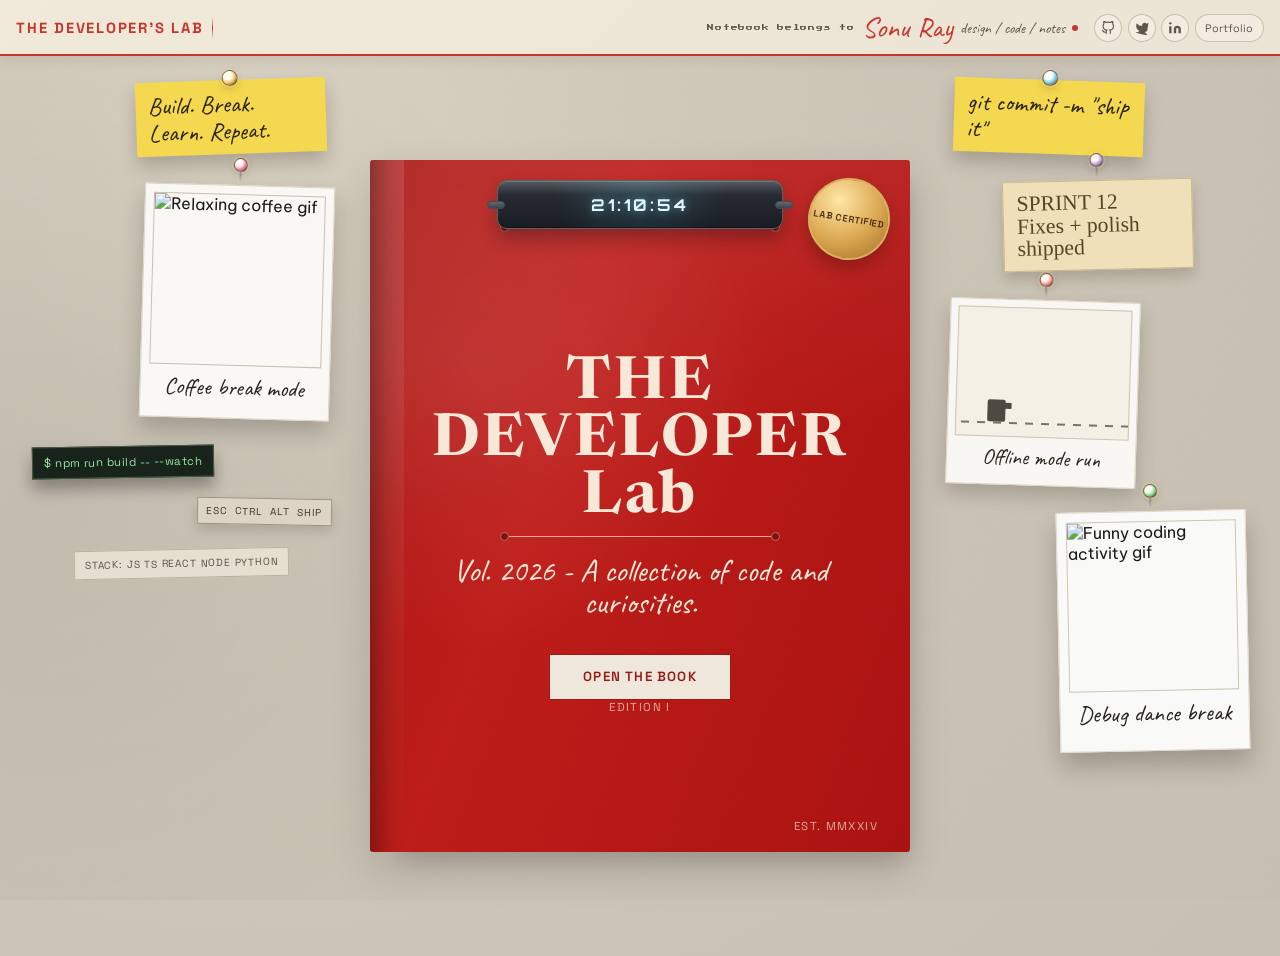
==== commit 2b1573f1: "Add custom page cursor with pencil effect and update styles for improved interaction" ====
--- a/journalist_narrative/index.html
+++ b/journalist_narrative/index.html
@@ -11,6 +11,15 @@
 </head>
 <body>
   <div class="desk-noise" aria-hidden="true"></div>
+  <div class="page-cursor" aria-hidden="true">
+    <span class="page-cursor-dot"></span>
+    <span class="page-cursor-pencil" aria-hidden="true">
+      <svg viewBox="0 0 64 64" focusable="false" aria-hidden="true">
+        <path d="M11 45l-2 9 9-2 28-28-7-7L11 45z" fill="currentColor"></path>
+        <path d="M43 17l7 7 4-4-7-7-4 4z" fill="currentColor"></path>
+      </svg>
+    </span>
+  </div>
 
   <header class="page-header-top" aria-label="Main navigation">
     <div class="header-container">
--- a/journalist_narrative/styles.css
+++ b/journalist_narrative/styles.css
@@ -28,6 +28,71 @@
   color: var(--ink);
   font-family: "Be Vietnam Pro", sans-serif;
   background: radial-gradient(circle at 20% 10%, #dad2c3 0%, #cec6b8 46%, #c8c0b3 100%);
+}
+
+@media (pointer: fine) {
+  body,
+  a,
+  button,
+  input,
+  textarea,
+  select {
+    cursor: none;
+  }
+}
+
+.page-cursor {
+  position: fixed;
+  top: 0;
+  left: 0;
+  z-index: 99999;
+  width: 44px;
+  height: 44px;
+  pointer-events: none;
+  opacity: 0;
+  transform: translate3d(-100px, -100px, 0) scale(0.9);
+  transition: opacity 160ms ease, transform 120ms ease;
+  will-change: transform, opacity;
+}
+
+.page-cursor.is-visible {
+  opacity: 1;
+}
+
+.page-cursor-dot {
+  display: none;
+}
+
+.page-cursor-pencil {
+  position: absolute;
+  inset: 0;
+  display: grid;
+  place-items: center;
+  color: var(--oxblood);
+  opacity: 1;
+  transform: scale(1) rotate(-14deg);
+  transition: opacity 140ms ease, transform 140ms ease;
+}
+
+.page-cursor-pencil svg {
+  width: 34px;
+  height: 34px;
+  display: block;
+}
+
+@media (pointer: coarse), (prefers-reduced-motion: reduce) {
+  .page-cursor {
+    display: none;
+  }
+
+  body,
+  a,
+  button,
+  input,
+  textarea,
+  select {
+    cursor: auto;
+  }
 }
 
 .page-header-top {
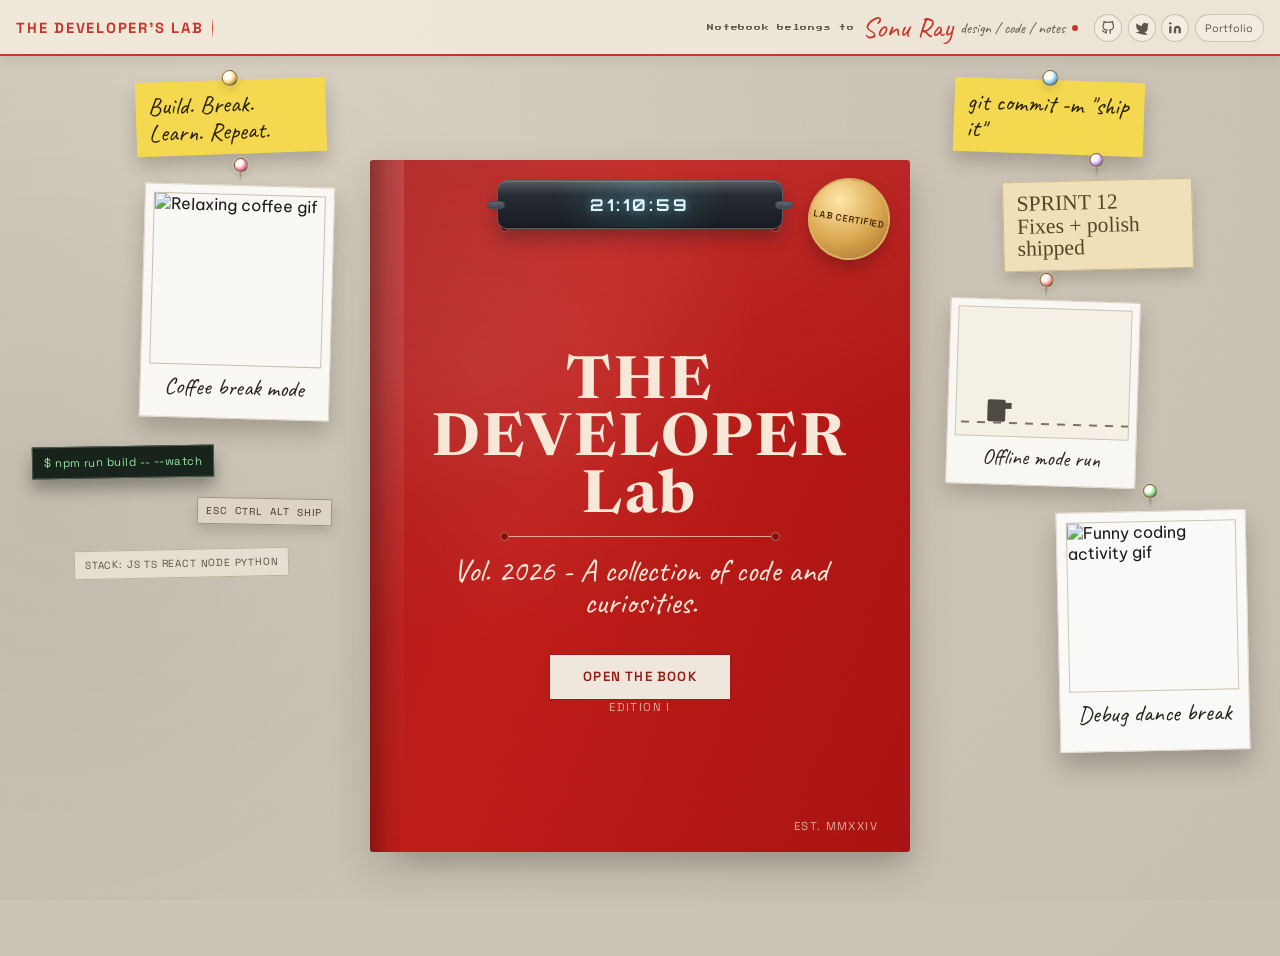
==== commit d81868cf: "Refactor social links in HTML and clean up unused CSS styles for improved maintainability" ====
--- a/journalist_narrative/index.html
+++ b/journalist_narrative/index.html
@@ -35,20 +35,20 @@
         <span class="credit-indicator"></span>
       </div>
 
-        <nav class="header-social" aria-label="Social links">
-          <a href="https://github.com/sonu93418" class="social-link github-link" aria-label="GitHub" target="_blank" rel="noreferrer">
-            <svg width="18" height="18" viewBox="0 0 24 24" fill="none" stroke="currentColor" stroke-width="2"><path d="M9 19c-5 1.5-5-2.5-7-3m14 6v-3.87a3.37 3.37 0 0 0-.94-2.61c3.14-.35 6.44-1.54 6.44-7A5.44 5.44 0 0 0 20 4.77 5.07 5.07 0 0 0 19.91 1S18.73.65 16 2.48a13.38 13.38 0 0 0-7 0C6.27.65 5.09 1 5.09 1A5.07 5.07 0 0 0 5 4.77a5.44 5.44 0 0 0-1.5 3.78c0 5.42 3.3 6.61 6.44 7A3.37 3.37 0 0 0 9 18.13V22"></path></svg>
-          </a>
-          <a href="https://x.com/sonuXdev" class="social-link twitter-link" aria-label="Twitter" target="_blank" rel="noreferrer">
-            <svg width="18" height="18" viewBox="0 0 24 24" fill="currentColor"><path d="M23 3a10.9 10.9 0 01-3.14 1.53 4.48 4.48 0 00-7.86 3v1A10.66 10.66 0 013 4s-4 9 5 13a11.64 11.64 0 01-7 2s9 5 20 5a9.5 9.5 0 00-9-5.5c4.75 2.25 9-2 9-2"></path></svg>
-          </a>
-          <a href="https://www.linkedin.com/in/sonu-kumar-ray-87b886281/" class="social-link linkedin-link" aria-label="LinkedIn" target="_blank" rel="noreferrer">
-            <svg width="18" height="18" viewBox="0 0 24 24" fill="currentColor"><path d="M16 8a6 6 0 016 6v7h-4v-7a2 2 0 00-2-2 2 2 0 00-2 2v7h-4v-7a6 6 0 016-6zM2 9h4v12H2z"></path><circle cx="4" cy="4" r="2"></circle></svg>
-          </a>
-          <a href="https://www.sonuray.me/#home" class="social-link portfolio-link" aria-label="Portfolio" target="_blank" rel="noreferrer">
-            <span class="portfolio-icon">Portfolio</span>
-          </a>
-        </nav>
+      <nav class="header-social" aria-label="Social links">
+        <a href="https://github.com/sonu93418" class="social-link github-link" aria-label="GitHub" target="_blank" rel="noreferrer">
+          <svg width="18" height="18" viewBox="0 0 24 24" fill="none" stroke="currentColor" stroke-width="2"><path d="M9 19c-5 1.5-5-2.5-7-3m14 6v-3.87a3.37 3.37 0 0 0-.94-2.61c3.14-.35 6.44-1.54 6.44-7A5.44 5.44 0 0 0 20 4.77 5.07 5.07 0 0 0 19.91 1S18.73.65 16 2.48a13.38 13.38 0 0 0-7 0C6.27.65 5.09 1 5.09 1A5.07 5.07 0 0 0 5 4.77a5.44 5.44 0 0 0-1.5 3.78c0 5.42 3.3 6.61 6.44 7A3.37 3.37 0 0 0 9 18.13V22"></path></svg>
+        </a>
+        <a href="https://x.com/sonuXdev" class="social-link twitter-link" aria-label="Twitter" target="_blank" rel="noreferrer">
+          <svg width="18" height="18" viewBox="0 0 24 24" fill="currentColor"><path d="M23 3a10.9 10.9 0 01-3.14 1.53 4.48 4.48 0 00-7.86 3v1A10.66 10.66 0 013 4s-4 9 5 13a11.64 11.64 0 01-7 2s9 5 20 5a9.5 9.5 0 00-9-5.5c4.75 2.25 9-2 9-2"></path></svg>
+        </a>
+        <a href="https://www.linkedin.com/in/sonu-kumar-ray-87b886281/" class="social-link linkedin-link" aria-label="LinkedIn" target="_blank" rel="noreferrer">
+          <svg width="18" height="18" viewBox="0 0 24 24" fill="currentColor"><path d="M16 8a6 6 0 016 6v7h-4v-7a2 2 0 00-2-2 2 2 0 00-2 2v7h-4v-7a6 6 0 016-6zM2 9h4v12H2z"></path><circle cx="4" cy="4" r="2"></circle></svg>
+        </a>
+        <a href="https://www.sonuray.me/#home" class="social-link portfolio-link" aria-label="Portfolio" target="_blank" rel="noreferrer">
+          <span class="portfolio-icon">Portfolio</span>
+        </a>
+      </nav>
     </div>
   </header>
 
--- a/journalist_narrative/styles.css
+++ b/journalist_narrative/styles.css
@@ -435,18 +435,6 @@
 
 .tool-hero-copy h3 {
   margin: 0;
-.social-link::before {
-  content: "";
-  position: absolute;
-  inset: 0;
-  background: var(--oxblood);
-  border-radius: 999px;
-  transform: scaleX(0);
-  transform-origin: right;
-  transition: transform 180ms ease;
-  z-index: 0;
-}
-
   font-family: "Newsreader", serif;
   font-size: clamp(1.6rem, 2.6vw, 2.35rem);
   line-height: 1.08;
@@ -462,22 +450,6 @@
   line-height: 1.75;
 }
 
-.social-link:hover::before,
-.social-link:focus-visible::before {
-  transform: scaleX(1);
-  transform-origin: left;
-}
-
-.social-link:hover svg,
-.social-link:focus-visible svg {
-  transform: rotate(12deg) scale(1.12);
-}
-
-.social-link:hover,
-.social-link:focus-visible {
-  color: var(--paper);
-}
-
 .tool-hero-code {
   display: grid;
   gap: 0.45rem;
@@ -485,15 +457,6 @@
   border-radius: 10px;
   background: #201c16;
 
-.portfolio-link::before {
-  display: none;
-}
-
-.portfolio-link:hover,
-.portfolio-link:focus-visible {
-  background: var(--oxblood);
-  color: var(--paper);
-}
   color: #efe5d1;
   overflow: auto;
   box-shadow: inset 0 1px 0 rgba(255, 255, 255, 0.05);
@@ -1455,17 +1418,6 @@
   pointer-events: auto;
 }
 
-/* Hide any alternate nav container that might appear elsewhere when the book is open */
-.journal-app[data-state="book"] .nav-items {
-  display: none !important;
-}
-
-/* Ensure sidebar nav stacks above background layers */
-.journal-app[data-state="book"] .book-nav {
-  position: relative;
-  z-index: 6;
-}
-
 .sidebar {
   background: #d7d0c2;
   border-right: 1px solid #d1c5b0;
@@ -1579,55 +1531,10 @@
   width: 100%;
 }
 
-/* Compact social navigation (sidebar) */
-.social-mini {
-  display: grid;
-  grid-template-columns: repeat(3, minmax(0, 1fr));
-  gap: 0.35rem;
-  align-items: stretch;
-  margin-top: 0.6rem;
-  padding: 0.35rem;
-  border-radius: 8px;
-  background: linear-gradient(180deg, var(--paper-soft), var(--paper));
-  border: 1px solid var(--line);
-  box-shadow: 0 6px 18px rgba(25, 20, 15, 0.06);
-  justify-self: stretch;
-}
-
-.social-mini-link {
-  display: flex;
-  flex-direction: column;
-  gap: 0.2rem;
-  align-items: center;
-  justify-content: center;
-  color: var(--ink-muted);
-  text-decoration: none;
-  padding: 0.4rem 0.25rem 0.35rem;
-  border-radius: 6px;
-  font-size: 0.72rem;
-  line-height: 1;
-  transition: color 160ms ease, background 160ms ease, transform 120ms ease;
-  min-width: 0;
-}
-
-.social-mini-link .icon { width: 18px; height: 18px; display: inline-block; color: var(--ink-muted); }
-.social-mini-link svg { width: 18px; height: 18px; fill: currentColor; display: block; }
-.social-mini-link .label { display: block; white-space: nowrap; overflow: hidden; text-overflow: ellipsis; max-width: 100%; }
-
-.social-mini-link:hover,
-.social-mini-link:focus-visible {
-  color: var(--oxblood);
-  transform: translateY(-2px);
-  background: rgba(0, 0, 0, 0.02);
-}
-
 @media (max-width: 640px) {
   .book-view {
     grid-template-columns: 1fr;
   }
-
-  .social-mini .label { display: none; }
-  .social-mini { grid-template-columns: repeat(3, minmax(0, 1fr)); }
 }
 
 .spread-wrap {
@@ -2063,16 +1970,11 @@
   }
 
   .sidebar {
-    grid-template-rows: auto auto minmax(0, 1fr) auto;
+    grid-template-rows: auto auto auto;
     gap: 0.42rem;
     border-right: 1px solid #d1c5b0;
     border-bottom: 0;
     padding: 1rem 0.7rem 0.9rem;
-  }
-
-  .book-nav {
-    grid-template-columns: 1fr;
-    gap: 0.18rem;
   }
 
   .new-entry {
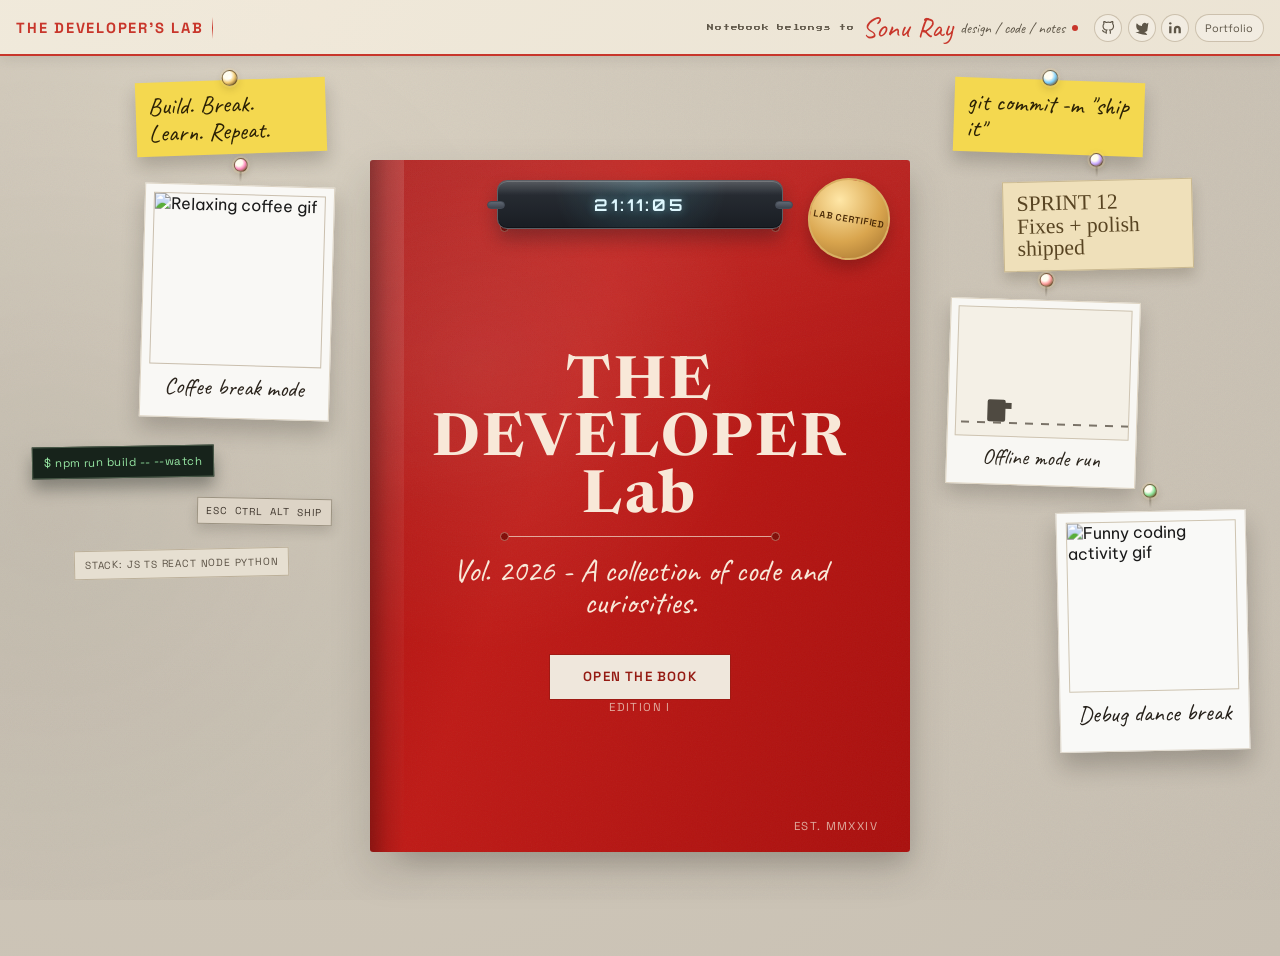
==== commit 1916352f: "Add logo SVG and update index.html with metadata for improved branding and SEO" ====
--- a/journalist_narrative/index.html
+++ b/journalist_narrative/index.html
@@ -4,6 +4,27 @@
   <meta charset="UTF-8">
   <meta name="viewport" content="width=device-width, initial-scale=1.0">
   <title>The Scribbler's Journal</title>
+  <meta name="description" content="The Developer's Lab journal with projects, archive notes, and contact details.">
+  <link rel="icon" type="image/svg+xml" href="assets/logo.svg">
+  <link rel="shortcut icon" href="assets/logo.svg">
+  <link rel="apple-touch-icon" href="assets/logo.svg">
+  <meta property="og:title" content="The Scribbler's Journal">
+  <meta property="og:description" content="The Developer's Lab journal with projects, archive notes, and contact details.">
+  <meta property="og:image" content="assets/logo.svg">
+  <meta property="og:type" content="website">
+  <meta name="twitter:card" content="summary">
+  <meta name="twitter:title" content="The Scribbler's Journal">
+  <meta name="twitter:description" content="The Developer's Lab journal with projects, archive notes, and contact details.">
+  <meta name="twitter:image" content="assets/logo.svg">
+  <script type="application/ld+json">
+    {
+      "@context": "https://schema.org",
+      "@type": "Organization",
+      "name": "The Developer's Lab",
+      "url": "./",
+      "logo": "assets/logo.svg"
+    }
+  </script>
   <link rel="preconnect" href="https://fonts.googleapis.com">
   <link rel="preconnect" href="https://fonts.gstatic.com" crossorigin>
   <link href="https://fonts.googleapis.com/css2?family=Be+Vietnam+Pro:wght@400;500;600&family=Caveat:wght@400;600&family=Newsreader:opsz,wght@6..72,400;6..72,500;6..72,600;6..72,700&family=Orbitron:wght@500;700&family=Permanent+Marker&family=Press+Start+2P&family=Space+Grotesk:wght@400;500;600&display=swap" rel="stylesheet">
--- a/journalist_narrative/styles.css
+++ b/journalist_narrative/styles.css
@@ -1492,6 +1492,8 @@
   font-size: 0.95rem;
   cursor: pointer;
   position: relative;
+  border-radius: 12px;
+  transition: background 180ms ease, box-shadow 180ms ease, transform 180ms ease, color 180ms ease;
 }
 
 .nav-item::before {
@@ -1518,6 +1520,33 @@
   bottom: 8px;
   width: 2px;
   background: #d22a20;
+}
+
+.nav-item:hover,
+.nav-item:focus-visible {
+  background: linear-gradient(180deg, rgba(255, 255, 255, 0.24), rgba(255, 255, 255, 0.1)), rgba(200, 54, 43, 0.08);
+  box-shadow:
+    0 0 0 1px rgba(200, 54, 43, 0.16),
+    0 10px 24px rgba(200, 54, 43, 0.12),
+    inset 0 0 0 1px rgba(255, 255, 255, 0.28);
+  transform: translateX(2px);
+  color: #9d1f18;
+}
+
+.nav-item:first-child:hover,
+.nav-item:first-child:focus-visible {
+  background: linear-gradient(180deg, rgba(255, 255, 255, 0.32), rgba(255, 255, 255, 0.14)), rgba(200, 54, 43, 0.12);
+  box-shadow:
+    0 0 0 1px rgba(200, 54, 43, 0.24),
+    0 0 20px rgba(200, 54, 43, 0.18),
+    0 12px 28px rgba(200, 54, 43, 0.14),
+    inset 0 0 0 1px rgba(255, 255, 255, 0.38);
+}
+
+.nav-item:hover::before,
+.nav-item:focus-visible::before {
+  border-color: #c54a40;
+  box-shadow: 0 0 12px rgba(200, 54, 43, 0.22);
 }
 
 .new-entry {
@@ -1626,12 +1655,72 @@
 }
 
 .toc-list li {
+  position: relative;
+  overflow: hidden;
   display: grid;
   grid-template-columns: auto 1fr auto;
   align-items: center;
   gap: 1rem;
-  padding: 0.55rem 0;
+  padding: 0.7rem 0.85rem;
+  margin: 0 -0.1rem;
   border-bottom: 1px dotted #d8cdb9;
+  border-radius: 14px;
+  background: transparent;
+  transition: background 180ms ease, box-shadow 180ms ease, transform 180ms ease, border-color 180ms ease;
+}
+
+.toc-list li::before {
+  content: "";
+  position: absolute;
+  inset: 0;
+  border-radius: inherit;
+  background: linear-gradient(180deg, rgba(255, 255, 255, 0.22), rgba(255, 255, 255, 0.04)), rgba(200, 54, 43, 0.06);
+  box-shadow:
+    inset 0 0 0 1px rgba(255, 255, 255, 0.18),
+    0 0 0 1px rgba(200, 54, 43, 0.1),
+    0 0 0 0 rgba(200, 54, 43, 0);
+  opacity: 0;
+  transition: opacity 180ms ease, box-shadow 180ms ease, background 180ms ease;
+  pointer-events: none;
+}
+
+.toc-list li:hover,
+.toc-list li:focus-within {
+  background: linear-gradient(180deg, rgba(255, 255, 255, 0.26), rgba(255, 255, 255, 0.12)), rgba(200, 54, 43, 0.08);
+  box-shadow:
+    0 0 0 1px rgba(200, 54, 43, 0.16),
+    0 10px 26px rgba(200, 54, 43, 0.12),
+    inset 0 0 0 1px rgba(255, 255, 255, 0.34);
+  transform: translateX(2px);
+  border-color: rgba(200, 54, 43, 0.26);
+}
+
+.toc-list li:hover::before,
+.toc-list li:focus-within::before {
+  opacity: 1;
+  box-shadow:
+    inset 0 0 0 1px rgba(255, 255, 255, 0.32),
+    0 0 0 1px rgba(200, 54, 43, 0.18),
+    0 0 26px rgba(200, 54, 43, 0.18);
+}
+
+.toc-list li:first-child:hover,
+.toc-list li:first-child:focus-within {
+  background: linear-gradient(180deg, rgba(255, 255, 255, 0.34), rgba(255, 255, 255, 0.16)), rgba(200, 54, 43, 0.12);
+  box-shadow:
+    0 0 0 1px rgba(200, 54, 43, 0.24),
+    0 0 20px rgba(200, 54, 43, 0.16),
+    0 12px 28px rgba(200, 54, 43, 0.14),
+    inset 0 0 0 1px rgba(255, 255, 255, 0.42);
+}
+
+.toc-list li:first-child:hover::before,
+.toc-list li:first-child:focus-within::before {
+  opacity: 1;
+  box-shadow:
+    inset 0 0 0 1px rgba(255, 255, 255, 0.42),
+    0 0 0 1px rgba(200, 54, 43, 0.24),
+    0 0 30px rgba(200, 54, 43, 0.22);
 }
 
 .toc-list .seq,
@@ -1649,6 +1738,12 @@
   font-size: clamp(2rem, 3.2vw, 3rem);
   color: #191711;
   cursor: pointer;
+}
+
+.toc-list li:hover button,
+.toc-list li:focus-within button {
+  color: #9d1f18;
+  text-shadow: 0 0 12px rgba(200, 54, 43, 0.22);
 }
 
 .sticky {
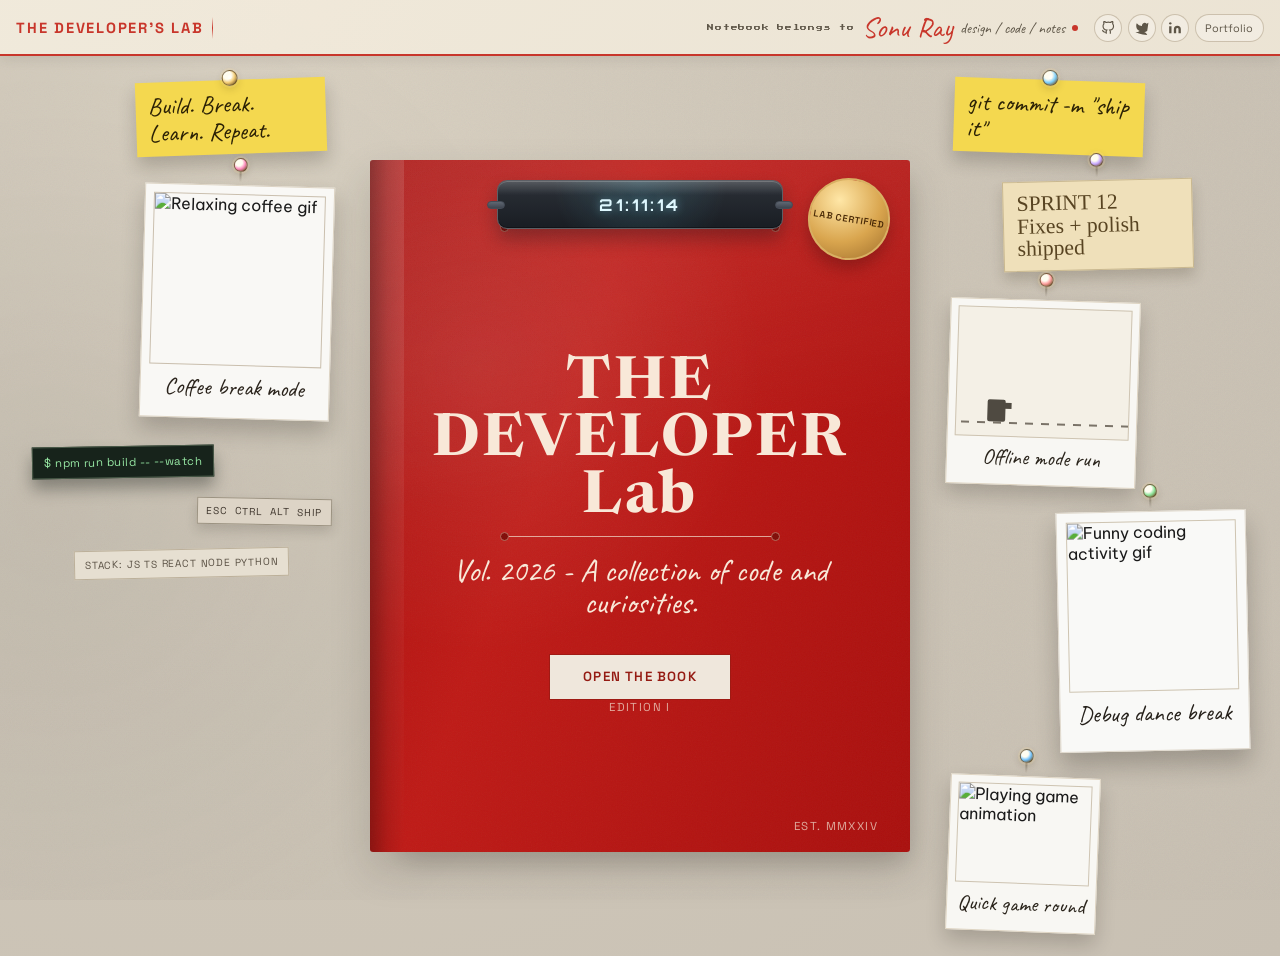
==== commit 67f66a6a: "feat: Implement optimized toolbox system with event delegation and error handling - Added toolbox-sy" ====
--- a/journalist_narrative/index.html
+++ b/journalist_narrative/index.html
@@ -29,6 +29,7 @@
   <link rel="preconnect" href="https://fonts.gstatic.com" crossorigin>
   <link href="https://fonts.googleapis.com/css2?family=Be+Vietnam+Pro:wght@400;500;600&family=Caveat:wght@400;600&family=Newsreader:opsz,wght@6..72,400;6..72,500;6..72,600;6..72,700&family=Orbitron:wght@500;700&family=Permanent+Marker&family=Press+Start+2P&family=Space+Grotesk:wght@400;500;600&display=swap" rel="stylesheet">
   <link rel="stylesheet" href="styles.css">
+  <link rel="stylesheet" href="blogs/language-styles.css">
 </head>
 <body>
   <div class="desk-noise" aria-hidden="true"></div>
@@ -354,6 +355,8 @@
     </section>
   </main>
 
+  <script src="blogs/language-system.js"></script>
+  <script src="blogs/toolbox-system.js"></script>
   <script src="script.js"></script>
 </body>
 </html>
--- a/journalist_narrative/styles.css
+++ b/journalist_narrative/styles.css
@@ -586,7 +586,7 @@
   pointer-events: none;
   z-index: 3;
   display: grid;
-  grid-template-columns: minmax(210px, 1fr) min(540px, 92vw) minmax(210px, 1fr);
+  grid-template-columns: minmax(150px, 1fr) min(540px, 92vw) minmax(150px, 1fr);
   column-gap: 1.6rem;
   row-gap: 0.6rem;
   align-items: start;
@@ -1158,9 +1158,13 @@
 }
 
 @media (max-width: 1280px) {
-  .decor-left .work-frame,
+  .decor-left .work-frame {
+    display: none;
+  }
+
   .decor-right .game-frame {
-    display: none;
+    width: 150px;
+    margin-top: 0.55rem;
   }
 }
 
@@ -2049,7 +2053,9 @@
 
 @media (max-width: 920px) {
   .cover-decor {
-    display: none;
+    grid-template-columns: minmax(112px, 0.82fr) minmax(0, 1fr) minmax(112px, 0.82fr);
+    column-gap: 0.9rem;
+    padding: 1rem 1rem 1.2rem;
   }
 
   .book-top-watch {
@@ -2062,6 +2068,35 @@
 
   .book-view {
     grid-template-columns: clamp(150px, 17vw, 185px) minmax(0, 1fr);
+  }
+
+  .cover-decor .cover-sticky {
+    max-width: 160px;
+    font-size: 1.2rem;
+  }
+
+  .cover-decor .cover-coffee-frame,
+  .cover-decor .cover-photo,
+  .cover-decor .desk-frame,
+  .cover-decor .cover-pinboard {
+    width: clamp(118px, 15vw, 150px);
+  }
+
+  .cover-decor .cover-terminal,
+  .cover-decor .cover-keycaps,
+  .cover-decor .cover-tape {
+    font-size: 0.58rem;
+  }
+
+  .decor-right .game-frame {
+    width: clamp(118px, 15vw, 146px);
+    margin-top: 0.45rem;
+  }
+
+  .decor-right .cover-photo figcaption,
+  .cover-coffee-frame figcaption,
+  .desk-frame figcaption {
+    font-size: 1.15rem;
   }
 
   .sidebar {
--- a/journalist_narrative/blogs/language-styles.css
+++ b/journalist_narrative/blogs/language-styles.css
@@ -0,0 +1,183 @@
+/**
+ * Language Selector Styles
+ * Matches the Scribbler's Journal design aesthetic
+ */
+
+.language-selector {
+  display: flex;
+  align-items: center;
+  gap: 0.5rem;
+  padding: 0.5rem 1rem;
+  border-left: 2px solid var(--line);
+  border-right: 2px solid var(--line);
+}
+
+.language-buttons {
+  display: flex;
+  gap: 0.5rem;
+  align-items: center;
+  flex-wrap: wrap;
+}
+
+.language-btn {
+  display: flex;
+  align-items: center;
+  gap: 0.35rem;
+  padding: 0.4rem 0.8rem;
+  background: transparent;
+  border: 1px solid var(--line);
+  color: var(--ink-muted);
+  font-family: "Space Grotesk", monospace;
+  font-size: 0.75rem;
+  font-weight: 600;
+  cursor: pointer;
+  transition: all 0.3s ease;
+  border-radius: 3px;
+  text-transform: uppercase;
+  letter-spacing: 0.5px;
+  white-space: nowrap;
+}
+
+.language-btn:hover {
+  background: var(--note);
+  border-color: var(--oxblood);
+  color: var(--ink);
+  transform: translateY(-2px);
+}
+
+.language-btn.active {
+  background: var(--oxblood);
+  border-color: var(--oxblood);
+  color: var(--paper);
+  box-shadow: 0 2px 8px rgba(200, 54, 43, 0.3);
+}
+
+.lang-flag {
+  font-size: 1rem;
+  display: inline-flex;
+  align-items: center;
+}
+
+.lang-code {
+  font-size: 0.7rem;
+  letter-spacing: 0.5px;
+}
+
+/* Blog page language navigator */
+.blog-language-nav {
+  margin-bottom: 2rem;
+  padding: 1rem;
+  background: var(--paper-soft);
+  border: 1px solid var(--line);
+  border-radius: 4px;
+  animation: slideDown 0.4s ease-out;
+}
+
+.language-switcher {
+  display: flex;
+  align-items: center;
+  gap: 0.75rem;
+  flex-wrap: wrap;
+}
+
+.language-switcher .label {
+  font-size: 0.85rem;
+  color: var(--ink-muted);
+  font-weight: 500;
+  white-space: nowrap;
+}
+
+.lang-link {
+  display: inline-flex;
+  align-items: center;
+  gap: 0.35rem;
+  padding: 0.35rem 0.7rem;
+  background: var(--paper);
+  border: 1px solid var(--line);
+  color: var(--ink);
+  text-decoration: none;
+  font-size: 0.8rem;
+  font-weight: 600;
+  border-radius: 3px;
+  transition: all 0.3s ease;
+  cursor: pointer;
+}
+
+.lang-link:hover {
+  background: var(--note);
+  border-color: var(--oxblood);
+  transform: translateY(-2px);
+}
+
+.lang-link.active {
+  background: var(--oxblood);
+  border-color: var(--oxblood);
+  color: var(--paper);
+  box-shadow: 0 2px 6px rgba(200, 54, 43, 0.2);
+}
+
+/* Responsive adjustments */
+@media (max-width: 768px) {
+  .language-selector {
+    padding: 0.4rem 0.8rem;
+    gap: 0.3rem;
+  }
+
+  .language-btn {
+    padding: 0.3rem 0.6rem;
+    font-size: 0.65rem;
+  }
+
+  .lang-flag {
+    font-size: 0.9rem;
+  }
+
+  .language-buttons {
+    gap: 0.3rem;
+  }
+
+  .blog-language-nav {
+    padding: 0.75rem;
+    margin-bottom: 1.5rem;
+  }
+
+  .language-switcher {
+    gap: 0.5rem;
+  }
+
+  .language-switcher .label {
+    display: none;
+  }
+
+  .lang-link {
+    padding: 0.3rem 0.6rem;
+    font-size: 0.75rem;
+  }
+}
+
+/* Accessibility */
+.language-btn:focus,
+.lang-link:focus {
+  outline: 2px solid var(--oxblood);
+  outline-offset: 2px;
+}
+
+/* Animation classes */
+@keyframes slideDown {
+  from {
+    opacity: 0;
+    transform: translateY(-10px);
+  }
+  to {
+    opacity: 1;
+    transform: translateY(0);
+  }
+}
+
+/* Print styles */
+@media print {
+  .language-selector,
+  .blog-language-nav {
+    display: none;
+  }
+}
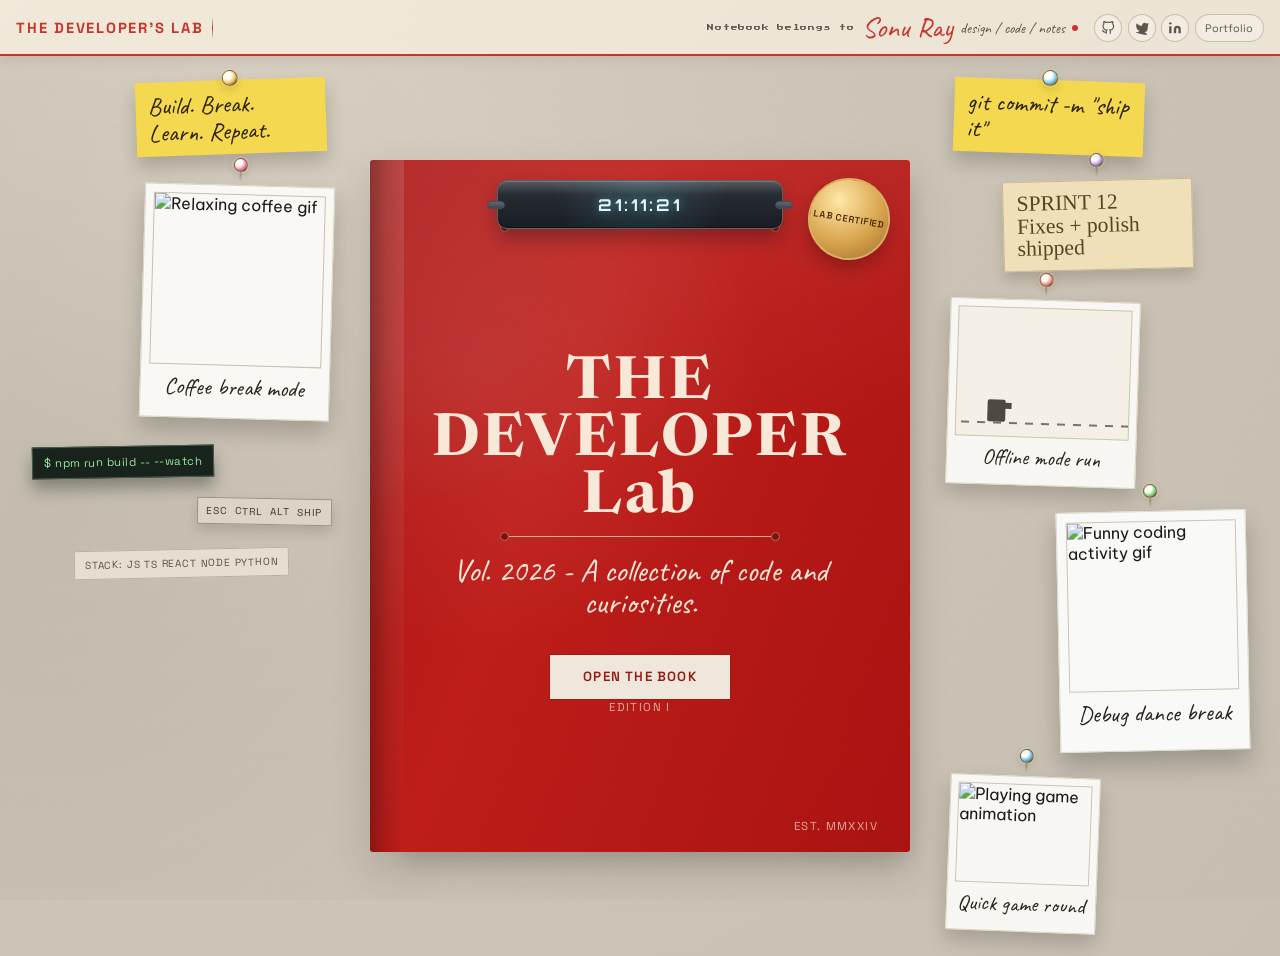
==== commit fe155d46: "feat: Revamp blog system with new navigation, styling, and archive integration" ====
--- a/journalist_narrative/index.html
+++ b/journalist_narrative/index.html
@@ -241,24 +241,7 @@
             <p>A collection of ongoing experiments, polished artifacts, and half-baked ideas left out to dry.</p>
           </header>
 
-          <div class="archive-grid">
-            <figure class="polaroid tilt-left">
-              <div class="shot orb"></div>
-              <figcaption>Typewriter Simulator v2</figcaption>
-            </figure>
-            <figure class="polaroid tilt-right">
-              <div class="shot globe"></div>
-              <figcaption>Inkwell Blog Theme</figcaption>
-            </figure>
-            <figure class="polaroid tilt-left soft">
-              <div class="shot device"></div>
-              <figcaption>Marginalia Component Library</figcaption>
-            </figure>
-            <figure class="polaroid tilt-right tall">
-              <div class="shot portrait"></div>
-              <figcaption>Lost in Transit Photo Essay</figcaption>
-            </figure>
-          </div>
+          <div class="archive-grid" id="archiveGrid" aria-live="polite"></div>
 
           <div class="label-row">
             <span class="tiny-note yellow">React / WebAudio API</span>
--- a/journalist_narrative/styles.css
+++ b/journalist_narrative/styles.css
@@ -1820,6 +1820,135 @@
   gap: 1.2rem;
 }
 
+.archive-card {
+  position: relative;
+  display: flex;
+  flex-direction: column;
+  gap: 1rem;
+  min-height: 230px;
+  padding: 1.15rem;
+  border: 2px solid #d9d0be;
+  background: linear-gradient(180deg, #f7f1e5 0%, #efe6d5 100%);
+  color: #1f1914;
+  text-decoration: none;
+  box-shadow: 0 6px 14px rgba(36, 30, 21, 0.08);
+  overflow: hidden;
+  transition: transform 0.25s ease, box-shadow 0.25s ease, border-color 0.25s ease;
+}
+
+.archive-card::after {
+  content: "";
+  position: absolute;
+  inset: 0;
+  background: linear-gradient(135deg, rgba(255, 255, 255, 0.24), transparent 55%);
+  pointer-events: none;
+}
+
+.archive-card:hover {
+  transform: translateY(-4px);
+  box-shadow: 0 14px 26px rgba(36, 30, 21, 0.14);
+  border-color: var(--accent, #c8362b);
+}
+
+.archive-card.featured {
+  grid-column: span 2;
+  min-height: 280px;
+}
+
+.archive-card-top {
+  position: relative;
+  z-index: 1;
+  display: flex;
+  align-items: center;
+  justify-content: space-between;
+  gap: 0.75rem;
+}
+
+.archive-card-index {
+  font-family: "Orbitron", sans-serif;
+  font-size: 0.82rem;
+  letter-spacing: 0.15em;
+  color: #6f6556;
+}
+
+.archive-card-chip {
+  display: inline-flex;
+  align-items: center;
+  justify-content: center;
+  padding: 0.3rem 0.65rem;
+  border: 1px solid color-mix(in srgb, var(--accent, #c8362b) 50%, #d9d0be);
+  background: color-mix(in srgb, var(--accent, #c8362b) 12%, white);
+  color: #1f1914;
+  font-size: 0.72rem;
+  font-weight: 700;
+  letter-spacing: 0.06em;
+  text-transform: uppercase;
+}
+
+.archive-card-icon {
+  position: relative;
+  z-index: 1;
+  display: grid;
+  place-items: center;
+  width: 3.25rem;
+  height: 3.25rem;
+  border: 2px solid color-mix(in srgb, var(--accent, #c8362b) 70%, #d9d0be);
+  background: rgba(255, 255, 255, 0.85);
+  color: var(--accent, #c8362b);
+  font-family: "Orbitron", sans-serif;
+  font-size: 0.95rem;
+  font-weight: 700;
+}
+
+.archive-card-copy {
+  position: relative;
+  z-index: 1;
+  display: flex;
+  flex-direction: column;
+  gap: 0.55rem;
+}
+
+.archive-card-title {
+  margin: 0;
+  font-family: "Newsreader", serif;
+  font-size: 1.35rem;
+  color: #1f1914;
+}
+
+.archive-card.featured .archive-card-title {
+  font-size: 1.55rem;
+}
+
+.archive-card-copy p {
+  margin: 0;
+  color: #5e5446;
+  line-height: 1.6;
+  font-size: 0.96rem;
+}
+
+.archive-card.featured .archive-card-copy p {
+  max-width: 52ch;
+}
+
+.archive-card-meta {
+  position: relative;
+  z-index: 1;
+  display: flex;
+  flex-wrap: wrap;
+  gap: 0.5rem;
+  margin-top: auto;
+}
+
+.archive-card-tag {
+  display: inline-block;
+  padding: 0.25rem 0.65rem;
+  background: #f4d84f;
+  color: #1f1914;
+  font-size: 0.72rem;
+  font-weight: 600;
+  border-radius: 3px;
+}
+
 .archive-grid .tall {
   grid-row: span 2;
 }
@@ -2148,6 +2277,10 @@
     grid-row: auto;
   }
 
+  .archive-card.featured {
+    grid-column: auto;
+  }
+
   .label-row,
   .sticky-right,
   .polaroid-side {
